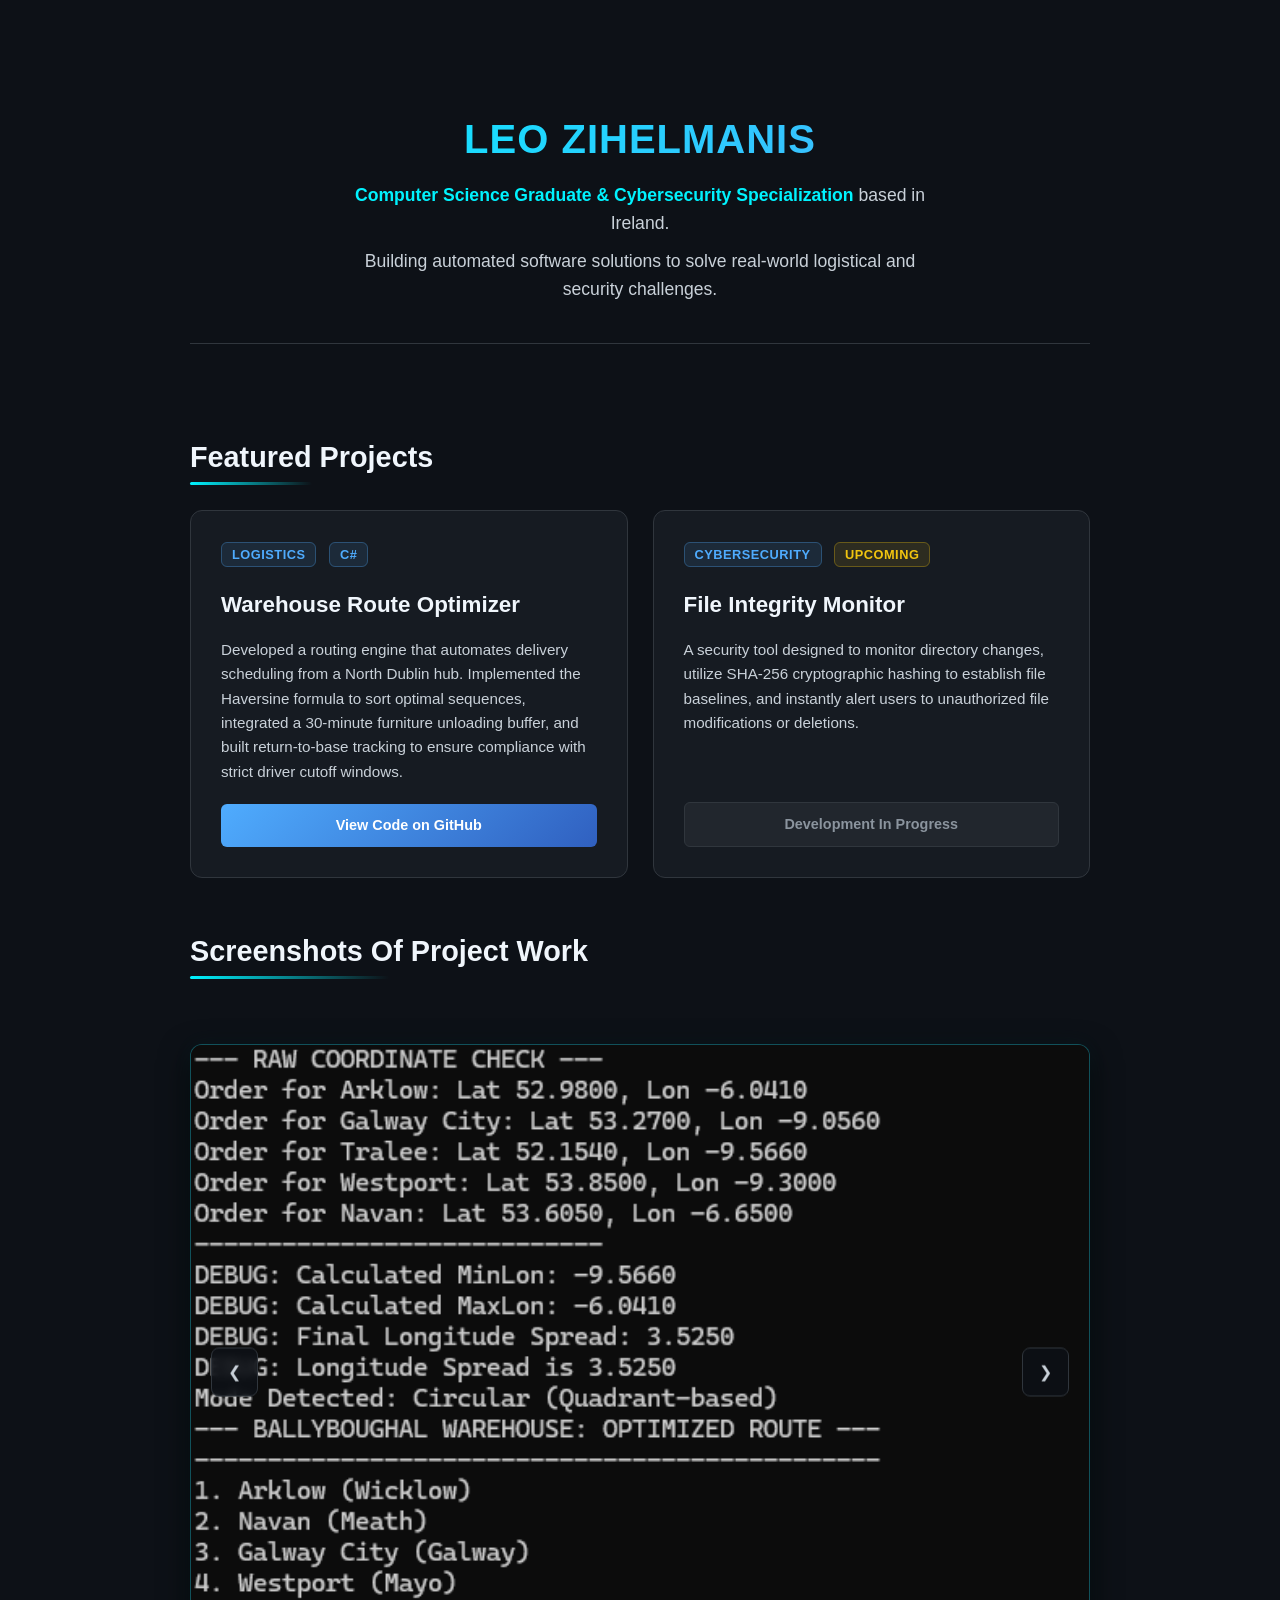
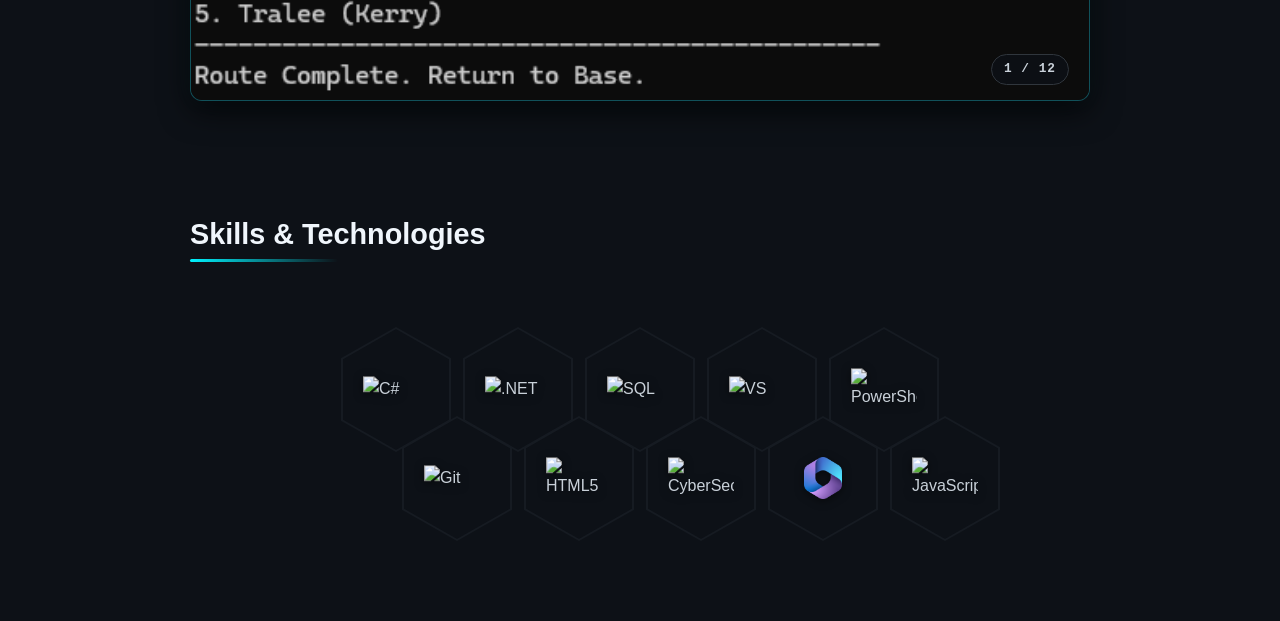
==== index.html @ 5adf0745 "Update index.html uploaded more icons" ====
<!DOCTYPE html>
<html lang="en">
<head>
    <meta charset="UTF-8">
    <meta name="viewport" content="width=device-width, initial-scale=1.0">
    <title>Leo Zihelmanis - Portfolio</title>
    <style>
        :root {
            --bg-color: #0d1117;
            --card-bg: #161b22;
            --text-main: #c9d1d9;
            --text-bright: #f0f6fc;
            --accent-cyan: #00f2fe;
            --accent-blue: #4facfe;
            --border-color: #30363d;
        }

        body {
            font-family: 'Segoe UI', Roboto, Helvetica, Arial, sans-serif;
            line-height: 1.6;
            max-width: 900px;
            margin: 0 auto;
            padding: 40px 20px;
            background-color: var(--bg-color);
            color: var(--text-main);
        }

        header {
            text-align: center;
            padding: 40px 0;
            border-bottom: 1px solid var(--border-color);
            margin-bottom: 40px;
        }

        h1 {
            font-size: 2.5rem;
            margin-bottom: 10px;
            color: var(--text-bright);
            letter-spacing: 1px;
            background: linear-gradient(135deg, var(--accent-cyan) 0%, var(--accent-blue) 100%);
            -webkit-background-clip: text;
            -webkit-text-fill-color: transparent;
            text-transform: uppercase;
        }

        header p {
            font-size: 1.1rem;
            color: var(--text-main);
            max-width: 600px;
            margin: 10px auto 0 auto;
        }

        header strong {
            color: var(--accent-cyan);
        }

        h2 {
            font-size: 1.8rem;
            color: var(--text-bright);
            margin-top: 50px;
            margin-bottom: 30px;
            position: relative;
            display: inline-block;
        }

        h2::after {
            content: '';
            position: absolute;
            left: 0;
            bottom: -5px;
            width: 50%;
            height: 3px;
            background: linear-gradient(90deg, var(--accent-cyan), transparent);
            border-radius: 2px;
        }

        .projects-grid {
            display: grid;
            grid-template-columns: 1fr;
            gap: 25px;
        }

        @media (min-width: 768px) {
            .projects-grid {
                grid-template-columns: 1fr 1fr;
            }
        }

        .project {
            background-color: var(--card-bg);
            border: 1px solid var(--border-color);
            padding: 30px;
            border-radius: 12px;
            transition: all 0.3s ease;
            display: flex;
            flex-direction: column;
            justify-content: space-between;
            position: relative;
            overflow: hidden;
        }

        .project:hover {
            transform: translateY(-5px);
            border-color: var(--accent-cyan);
            box-shadow: 0 10px 20px rgba(0, 242, 254, 0.1);
        }

        .project h3 {
            font-size: 1.4rem;
            color: var(--text-bright);
            margin-top: 0;
            margin-bottom: 15px;
        }

        .project p {
            font-size: 0.95rem;
            color: var(--text-main);
            margin-bottom: 20px;
            flex-grow: 1;
        }

        /* Tags */
        .tags-container {
            margin-bottom: 20px;
        }

        .tag {
            background: rgba(79, 172, 254, 0.1);
            color: var(--accent-blue);
            border: 1px solid rgba(79, 172, 254, 0.3);
            padding: 4px 10px;
            border-radius: 6px;
            font-size: 0.8rem;
            font-weight: 600;
            margin-right: 8px;
            text-transform: uppercase;
            letter-spacing: 0.5px;
        }

        .tag.upcoming {
            background: rgba(241, 196, 15, 0.1);
            color: #f1c40f;
            border: 1px solid rgba(241, 196, 15, 0.3);
        }

        .btn {
            display: inline-block;
            text-align: center;
            background: linear-gradient(135deg, var(--accent-blue) 0%, #3060c0 100%);
            color: #fff;
            text-decoration: none;
            padding: 10px 20px;
            border-radius: 6px;
            font-weight: 600;
            font-size: 0.9rem;
            transition: opacity 0.2s ease;
        }

        .btn:hover {
            opacity: 0.9;
        }

        .btn-disabled {
            background: #21262d;
            color: #8b949e;
            border: 1px solid var(--border-color);
            cursor: not-allowed;
        }

        .honeycomb-container {
                display: flex;
                flex-direction: column;
                align-items: center;
                padding: 40px 0;
            }

            .honeycomb-row {
                display: flex;
                justify-content: center;
                gap: 12px;
            }

           
            .honeycomb-row.row-2 {
                margin-top: -36px; 
                transform: translateX(61px); 
            }

            .hexagon {
                position: relative;
                width: 110px;
                height: 125px;
                background-color: var(--card-bg);
                clip-path: polygon(50% 0%, 100% 25%, 100% 75%, 50% 100%, 0% 75%, 0% 25%);
                display: flex;
                align-items: center;
                justify-content: center;
                transition: all 0.3s cubic-bezier(0.4, 0, 0.2, 1);
            }

            .hexagon::before {
                content: "";
                position: absolute;
                top: 2px; left: 2px; right: 2px; bottom: 2px;
                background-color: #0d1117;
                clip-path: polygon(50% 0%, 100% 25%, 100% 75%, 50% 100%, 0% 75%, 0% 25%);
                z-index: 1;
                transition: all 0.3s ease;
            }

            .hex-content {
                z-index: 2;
                position: absolute;
                top: 50%;
                left: 50%;
                transform: translate(-50%, -50%);
                width: 60%; 
                display: flex;
                justify-content: center;
                align-items: center;
                transition: all 0.3s ease;
            }

            .hexagon:hover {
                background-color: var(--accent-cyan);
                transform: scale(1.08);
                filter: drop-shadow(0 0 15px rgba(0, 242, 254, 0.6));
                z-index: 10;
            }
            .hex-icon {
                width: 100%;
                height: auto;
                max-height: 42px; 
                object-fit: contain; 
                filter: drop-shadow(0px 2px 4px rgba(0, 0, 0, 0.5));
            }

            .hexagon:hover::before {
                background-color: var(--card-bg);
            }

            .hexagon:hover .hex-content {
                color: var(--accent-cyan);
            }
            .carousel-container {
            position: relative;
            max-width: 100%;
            min-height: 250px; 
            margin: 40px auto 60px auto;
            overflow: hidden;
            border-radius: 12px;
            border: 1px solid rgba(0, 242, 254, 0.25);
            background-color: var(--card-bg);
            box-shadow: 0 10px 30px rgba(0, 0, 0, 0.7), 
                        0 0 20px rgba(0, 242, 254, 0.05);
            transition: border-color 0.3s ease, box-shadow 0.3s ease;
                display: flex;
                align-items: center;
            }

            .carousel-container:hover {
                border-color: var(--accent-cyan);
                box-shadow: 0 12px 40px rgba(0, 0, 0, 0.8), 
                 0 0 25px rgba(0, 242, 254, 0.15);
            }
            .carousel-slide {
                width: 100%;
            }
            
            .carousel-slide img {
                width: 100%;
                display: none;
                height: auto;
                vertical-align: middle;
                
                opacity: 0;
                transition: opacity 0.4s ease-in-out;
            }
            
            .carousel-slide img.active {
                display: block;
                opacity: 1;
            }
          
            .carousel-btn {
                position: absolute;
                top: 50%;
                transform: translateY(-50%);
                background-color: rgba(13, 17, 23, 0.85);
                color: var(--text-main);
                border: 1px solid var(--border-color);
                padding: 14px 16px;
                cursor: pointer;
                font-size: 16px;
                border-radius: 8px;
                backdrop-filter: blur(4px); 
                transition: all 0.2s cubic-bezier(0.4, 0, 0.2, 1);
                z-index: 5;
            }
            
            .carousel-btn:hover {
                background-color: rgba(0, 242, 254, 0.1);
                color: var(--accent-cyan);
                border-color: var(--accent-cyan);
                box-shadow: 0 0 10px rgba(0, 242, 254, 0.3);
            }
            
            .prev-btn { left: 20px; }
            .next-btn { right: 20px; }
            
            .carousel-counter {
                position: absolute;
                bottom: 15px;
                right: 20px;
                background-color: rgba(13, 17, 23, 0.8);
                color: var(--text-main);
                border: 1px solid var(--border-color);
                padding: 4px 12px;
                font-size: 0.8rem;
                font-weight: 600;
                font-family: monospace; 
                border-radius: 20px;
                letter-spacing: 1px;
                z-index: 5;
                backdrop-filter: blur(4px);
            }

            .carousel-slide img.active {
            display: block !important;
            opacity: 1 !important;
            }
        
    </style>
</head>
<body>

    <header>
        <h1>Leo Zihelmanis</h1>
        <p><strong>Computer Science Graduate & Cybersecurity Specialization</strong> based in Ireland.</p>
        <p>Building automated software solutions to solve real-world logistical and security challenges.</p>
    </header>

    <main>
        <h2>Featured Projects</h2>

        <div class="projects-grid">
            <div class="project">
                <div>
                    <div class="tags-container">
                        <span class="tag">Logistics</span>
                        <span class="tag">C#</span>
                    </div>
                    <h3>Warehouse Route Optimizer</h3>
                    <p>Developed a routing engine that automates delivery scheduling from a North Dublin hub. Implemented the Haversine formula to sort optimal sequences, integrated a 30-minute furniture unloading buffer, and built return-to-base tracking to ensure compliance with strict driver cutoff windows.</p>
                </div>
                <a href="https://github.com/Turtlerave2/WarehousePlanner" class="btn">View Code on GitHub</a>
            </div>

            <div class="project">
                <div>
                    <div class="tags-container">
                        <span class="tag">Cybersecurity</span>
                        <span class="tag upcoming">Upcoming</span>
                    </div>
                    <h3>File Integrity Monitor</h3>
                    <p>A security tool designed to monitor directory changes, utilize SHA-256 cryptographic hashing to establish file baselines, and instantly alert users to unauthorized file modifications or deletions.</p>
                </div>
                <a href="#" class="btn btn-disabled" onclick="return false;">Development In Progress</a>
            </div>
        </div>

        <h2>Screenshots Of Project Work</h2>
   <div class="carousel-container">
            <div class="carousel-counter" id="carousel-counter">1 / 12</div>

            <div class="carousel-slide" id="dynamic-carousel">
                </div>
            <button class="carousel-btn prev-btn" onclick="moveSlide(-1)">&#10094;</button>
            <button class="carousel-btn next-btn" onclick="moveSlide(1)">&#10095;</button>
        </div>
        

        <h2>Skills & Technologies</h2>
        
        <div class="honeycomb-container">
            <!-- Row 1 -->
            <div class="honeycomb-row row-1">
                <div class="hexagon">
                    <div class="hex-content">
                        <img src="https://cdn.jsdelivr.net/gh/devicons/devicon/icons/csharp/csharp-original.svg" alt="C#" class="hex-icon">
                    </div>
                </div>
                <div class="hexagon">
                    <div class="hex-content">
                        <img src="https://cdn.jsdelivr.net/gh/devicons/devicon/icons/dotnetcore/dotnetcore-original.svg" alt=".NET" class="hex-icon">
                    </div>
                </div>
                <div class="hexagon">
                    <div class="hex-content">
                        <img src="https://cdn.jsdelivr.net/gh/devicons/devicon/icons/microsoftsqlserver/microsoftsqlserver-original.svg" alt="SQL" class="hex-icon">
                    </div>
                </div>
                 <div class="hexagon">
                    <div class="hex-content">
                        <img src="https://cdn.jsdelivr.net/gh/devicons/devicon/icons/vscode/vscode-original.svg" alt="VS" class="hex-icon">
                    </div>
                </div>
                 <div class="hexagon">
                    <div class="hex-content">
                        <img src="https://cdn.jsdelivr.net/gh/devicons/devicon/icons/powershell/powershell-original.svg" alt="PowerShell" class="hex-icon">
                    </div>
                </div>
            </div>
            <div class="honeycomb-row row-2">
                <div class="hexagon">
                    <div class="hex-content">
                        <img src="https://cdn.jsdelivr.net/gh/devicons/devicon/icons/github/github-original.svg" alt="Git" class="hex-icon">
                    </div>
                </div>
                <div class="hexagon">
                    <div class="hex-content">
                        <img src="https://cdn.jsdelivr.net/gh/devicons/devicon/icons/html5/html5-original.svg" alt="HTML5" class="hex-icon">
                    </div>
                </div>
                  <div class="hexagon">
                    <div class="hex-content">
                        <img src="https://api.iconify.design/logos:google-icon.svg" alt="CyberSecurity" class="hex-icon">
                    </div>
                </div>
                  <div class="hexagon">
                    <div class="hex-content">
                        <img src="images/Microsoft_365.svg.png" alt="Office" class="hex-icon">
                    </div>
                </div>
                <div class="hexagon">
                    <div class="hex-content">
                        <img src="https://cdn.jsdelivr.net/gh/devicons/devicon/icons/javascript/javascript-original.svg" alt="JavaScript" class="hex-icon">
                    </div>
                </div>
            </div>
        </div>

    </main>
   <script>
        const imageNames = [
            "Screenshot 2026-05-12 204336.png",
            "Screenshot 2026-05-12 204413.png",
            "Screenshot 2026-05-14 205501.png",
            "Screenshot 2026-05-29 204414.png",
            "Screenshot 2026-05-29 204424.png",
            "Screenshot 2026-05-29 204442.png",
            "Screenshot 2026-05-29 204457.png",
            "Screenshot 2026-06-04 195912.png",
            "Screenshot 2026-06-04 195944.png",
            "Screenshot 2026-06-04 195957.png",
            "Screenshot 2026-06-04 203331.png",
            "Screenshot 2026-06-04 203615.png"
        ];

        const carouselContainer = document.getElementById('dynamic-carousel');
        const counterElement = document.getElementById('carousel-counter');
        
        imageNames.forEach((name, index) => {
            const img = document.createElement('img');
            img.src = `images/${name}`;
            img.alt = `Warehouse Planner Screenshot ${index + 1}`;
            if (index === 0) img.classList.add('active'); 
            carouselContainer.appendChild(img);
        });

        let currentSlideIndex = 0;
    
        function updateCounter() {
            counterElement.textContent = `${currentSlideIndex + 1} / ${imageNames.length}`;
        }

        function moveSlide(direction) {
            const slides = document.querySelectorAll('.carousel-slide img');
            if (slides.length === 0) return; 
            
            slides[currentSlideIndex].classList.remove('active');
            currentSlideIndex += direction;
            
            if (currentSlideIndex >= slides.length) {
                currentSlideIndex = 0;
            } else if (currentSlideIndex < 0) {
                currentSlideIndex = slides.length - 1;
            }
            
            slides[currentSlideIndex].classList.add('active');
            updateCounter(); 
        }

        updateCounter();
    </script>
    
</body>
</html>
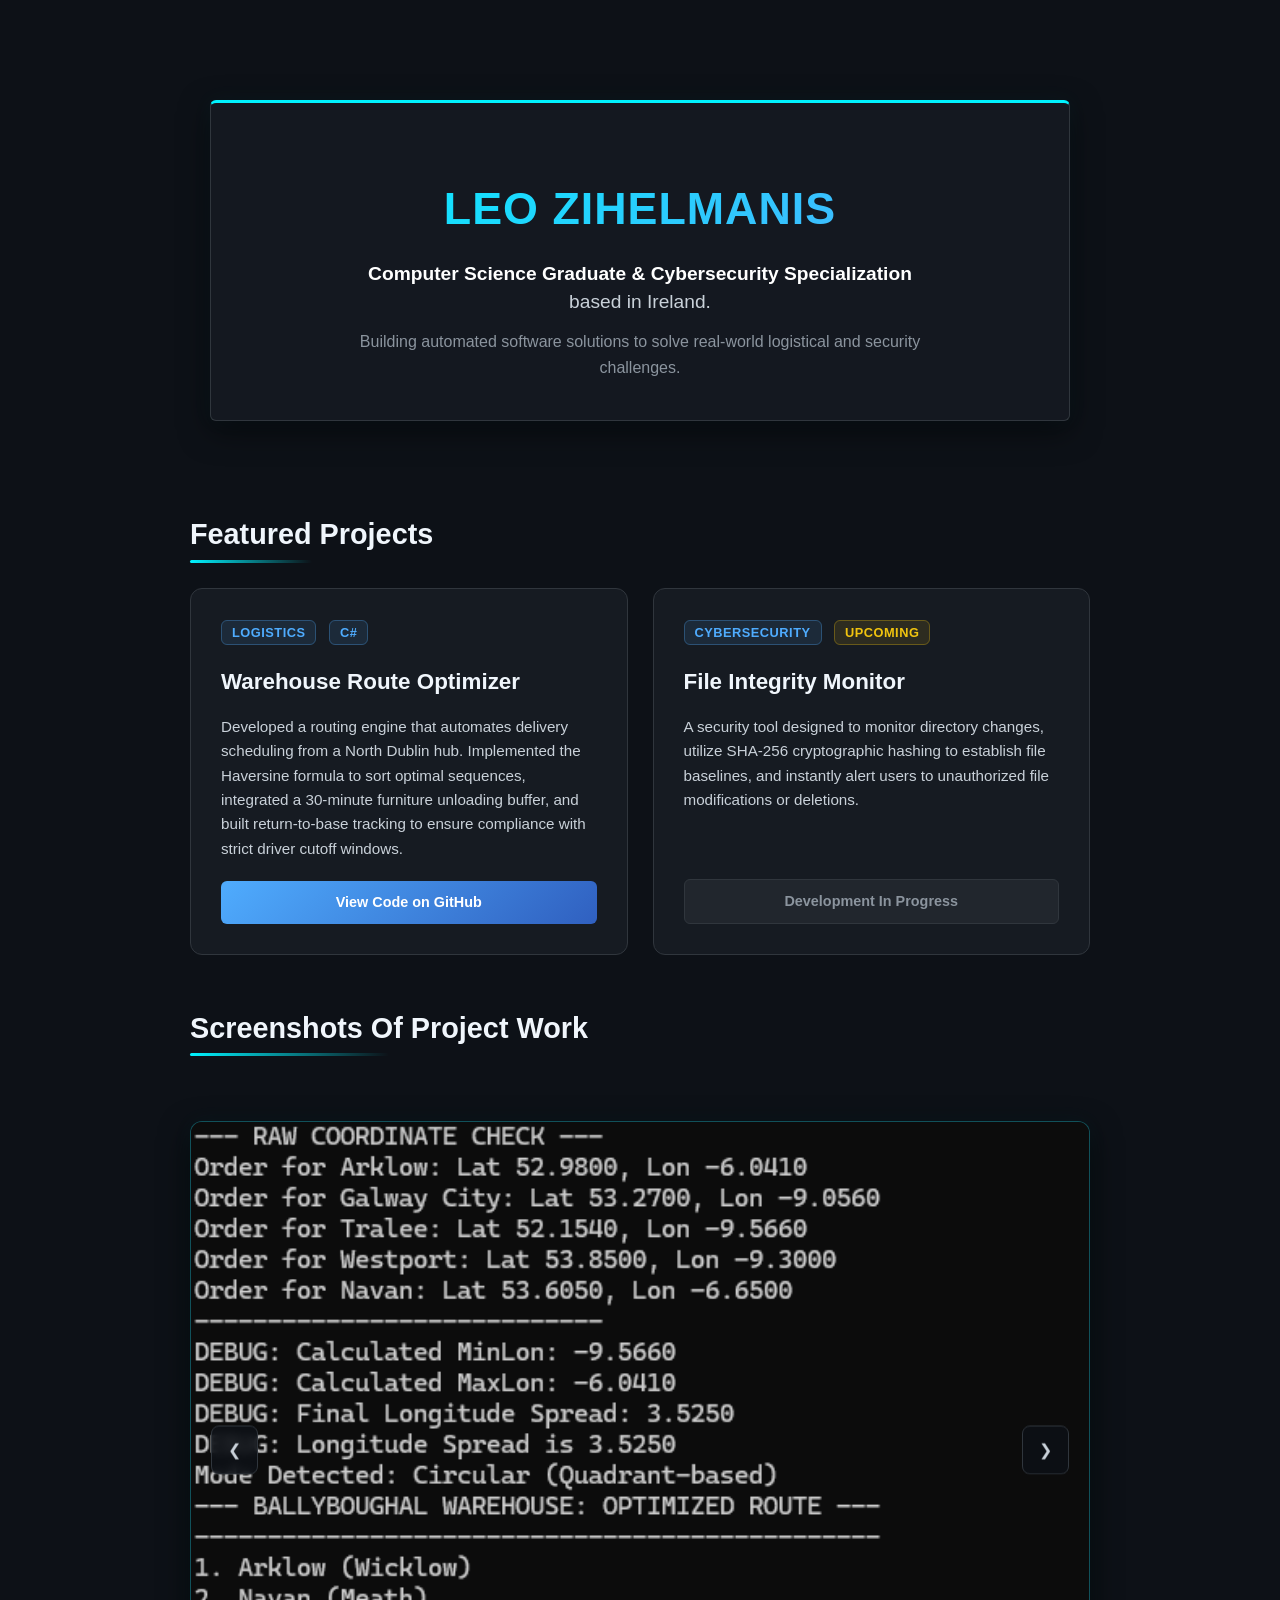
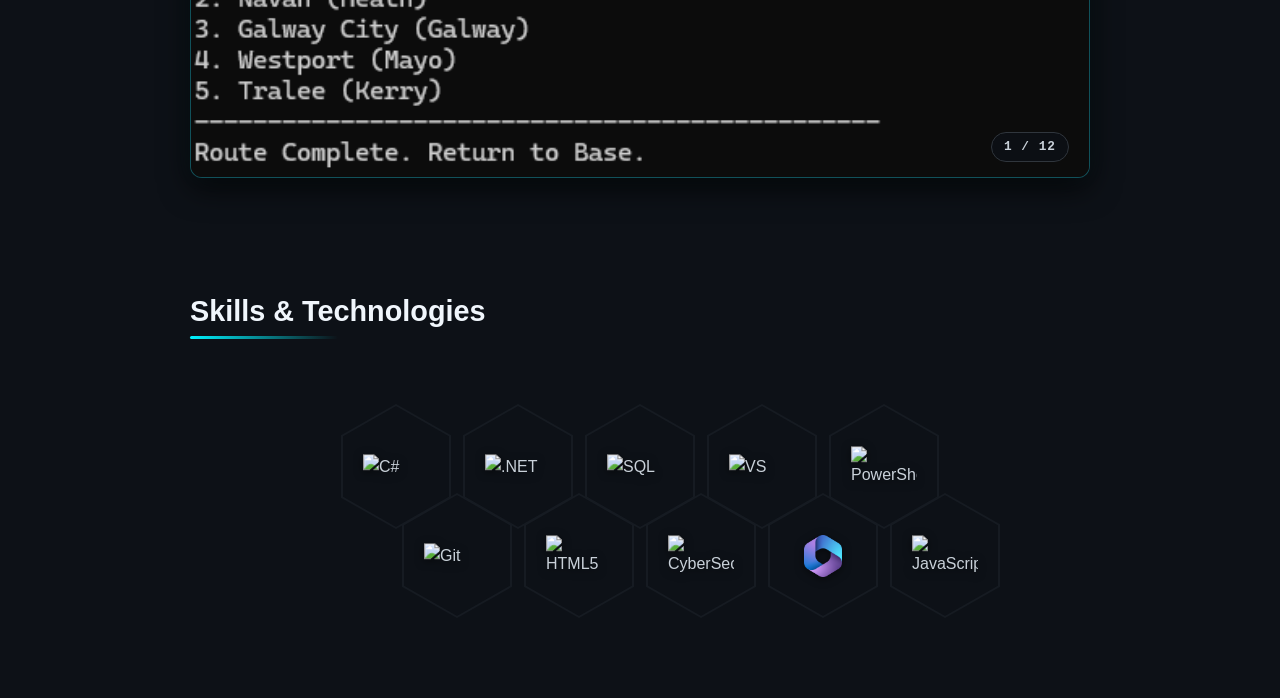
==== commit 2b2679ca: "Update index.html header css change" ====
--- a/index.html
+++ b/index.html
@@ -25,13 +25,6 @@
             color: var(--text-main);
         }
 
-        header {
-            text-align: center;
-            padding: 40px 0;
-            border-bottom: 1px solid var(--border-color);
-            margin-bottom: 40px;
-        }
-
         h1 {
             font-size: 2.5rem;
             margin-bottom: 10px;
@@ -329,16 +322,66 @@
             display: block !important;
             opacity: 1 !important;
             }
+    	    header {
+            display: flex;
+            justify-content: center;
+            align-items: center;
+            padding: 60px 20px 40px 20px; 
+            background: #0d1117; 
+            }
+        
+            .hero-card {
+            background: rgba(22, 27, 34, 0.8); 
+            border: 1px solid #30363d; 
+            border-top: 3px solid #00f2fe; 
+            border-radius: 6px;
+            padding: 40px;
+            max-width: 800px;
+            width: 100%;
+            text-align: center;
+            box-shadow: 0 10px 30px rgba(0, 0, 0, 0.5), 0 0 20px rgba(0, 242, 254, 0.05); 
+            }
+        
+            .hero-card h1 {
+            font-size: 2.8rem;
+            color: #00f2fe;
+            margin-bottom: 15px;
+            letter-spacing: 1px;
+            text-transform: uppercase;
+            font-weight: 700;
+            }
+        
+            .hero-tagline {
+            font-size: 1.2rem;
+            color: #c9d1d9; 
+            margin-bottom: 12px;
+            line-height: 1.5;
+            }
+        
+            .hero-tagline strong {
+            color: #ffffff;
+            }
+        
+            .hero-subtext {
+            font-size: 1rem;
+            color: #8b949e; 
+            max-width: 600px;
+            margin: 0 auto;
+            line-height: 1.6;
+            }
+        
         
     </style>
 </head>
 <body>
 
-    <header>
+   <header>
+    <div class="hero-card">
         <h1>Leo Zihelmanis</h1>
-        <p><strong>Computer Science Graduate & Cybersecurity Specialization</strong> based in Ireland.</p>
-        <p>Building automated software solutions to solve real-world logistical and security challenges.</p>
-    </header>
+        <p class="hero-tagline"><strong>Computer Science Graduate & Cybersecurity Specialization</strong> based in Ireland.</p>
+        <p class="hero-subtext">Building automated software solutions to solve real-world logistical and security challenges.</p>
+    </div>
+</header>
 
     <main>
         <h2>Featured Projects</h2>
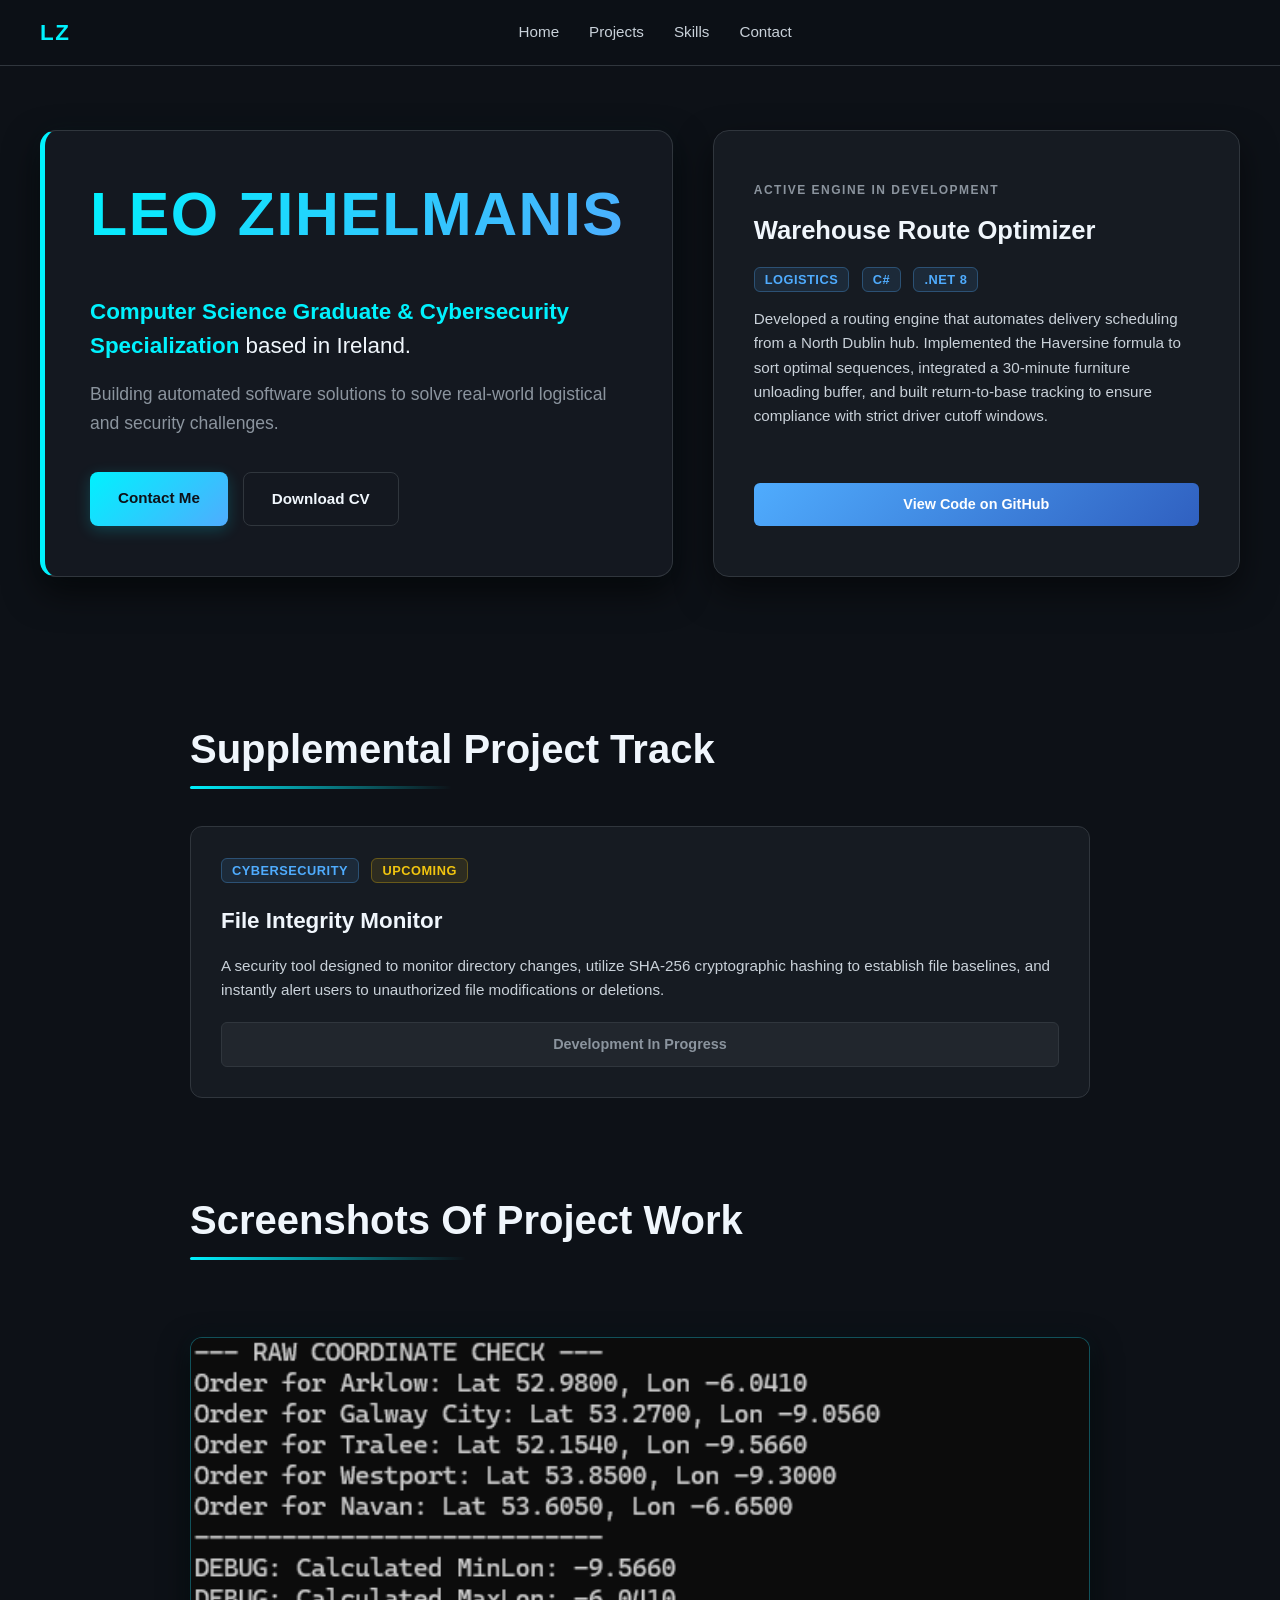
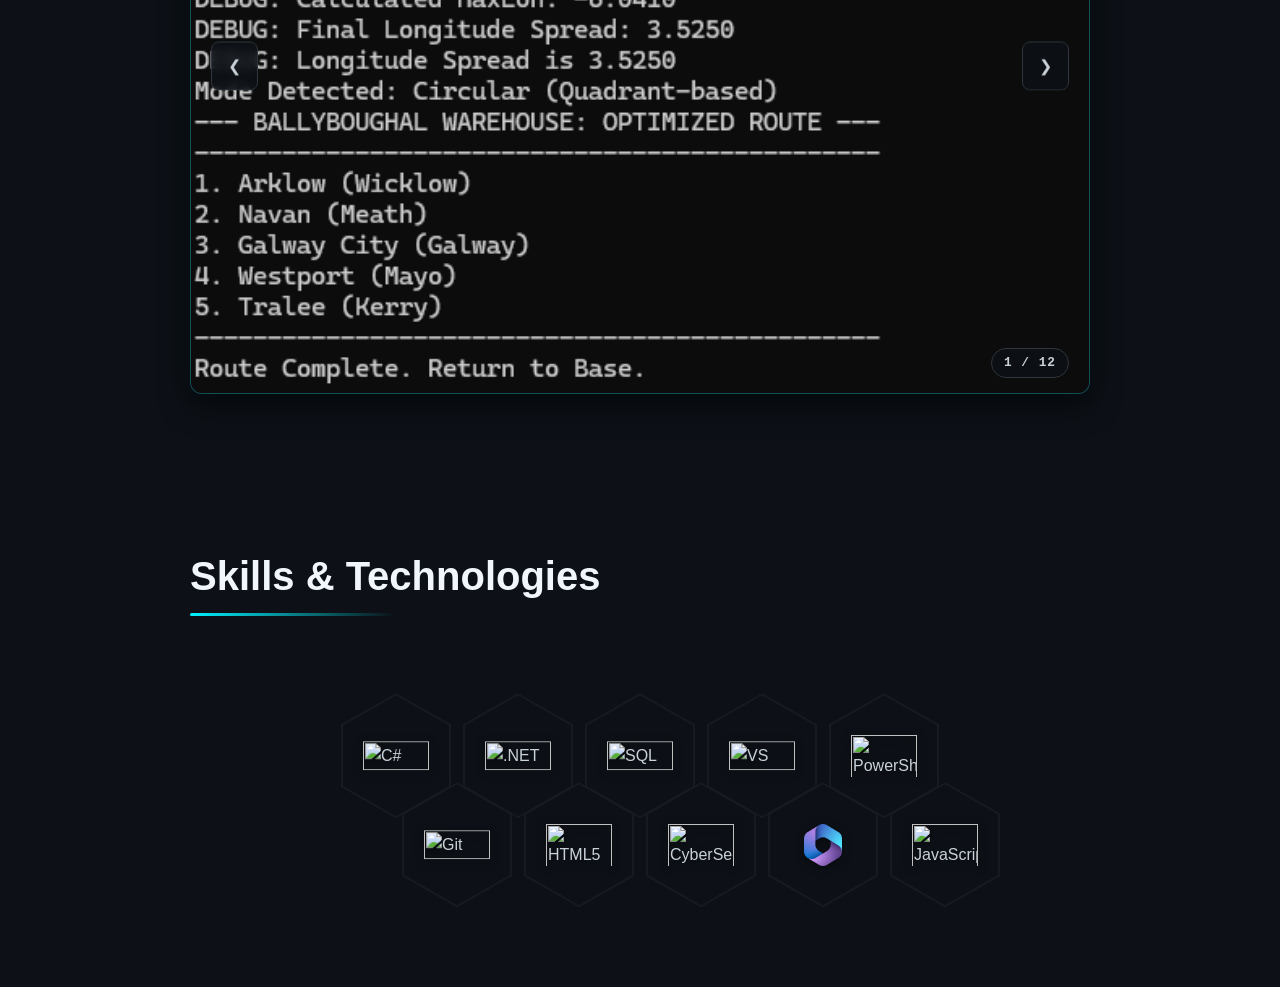
==== commit 237f6e98: "Update index.html Complete overhaul of page, through constant trial & error through html editor" ====
--- a/index.html
+++ b/index.html
@@ -1,6 +1,4 @@
-<!DOCTYPE html>
-<html lang="en">
-<head>
+<html lang="en"><head>
     <meta charset="UTF-8">
     <meta name="viewport" content="width=device-width, initial-scale=1.0">
     <title>Leo Zihelmanis - Portfolio</title>
@@ -13,45 +11,221 @@
             --accent-cyan: #00f2fe;
             --accent-blue: #4facfe;
             --border-color: #30363d;
+            --nav-bg: rgba(13, 17, 23, 0.75);
         }
 
         body {
             font-family: 'Segoe UI', Roboto, Helvetica, Arial, sans-serif;
             line-height: 1.6;
-            max-width: 900px;
+            max-width: 1200px;
             margin: 0 auto;
-            padding: 40px 20px;
+            padding: 100px 20px 40px 20px; 
             background-color: var(--bg-color);
             color: var(--text-main);
         }
 
-        h1 {
-            font-size: 2.5rem;
-            margin-bottom: 10px;
+        .navbar {
+            position: fixed;
+            top: 0;
+            left: 0;
+            right: 0;
+            height: 65px;
+            background-color: var(--nav-bg);
+            backdrop-filter: blur(12px);
+            -webkit-backdrop-filter: blur(12px);
+            border-bottom: 1px solid var(--border-color);
+            z-index: 1000;
+            display: flex;
+            justify-content: center;
+            align-items: center;
+        }
+
+        .nav-container {
+            width: 100%;
+            max-width: 1200px;
+            padding: 0 20px;
+            display: flex;
+            justify-content: space-between;
+            align-items: center;
+        }
+
+        .nav-logo {
+            font-size: 1.4rem;
+            font-weight: 800;
+            color: var(--accent-cyan);
+            letter-spacing: 1.5px;
+            text-decoration: none;
+            text-transform: uppercase;
+        }
+
+        .nav-links {
+            display: flex;
+            gap: 30px;
+            align-items: center;
+        }
+
+        .nav-links a {
+            text-decoration: none;
+            color: var(--text-main);
+            font-size: 0.95rem;
+            font-weight: 500;
+            transition: color 0.2s ease;
+        }
+
+        .nav-links a:hover {
+            color: var(--accent-cyan);
+        }
+
+        .nav-right {
+            display: flex;
+            align-items: center;
+        }
+
+        .hero-split-container {
+            display: flex;
+            gap: 40px; 
+            align-items: stretch;
+            margin-bottom: 50px;
+            margin-top: 30px;
+        }
+
+        header.hero-left {
+            flex: 1.2; 
+            display: flex;
+        }
+
+        .hero-card {
+            background: rgba(22, 27, 34, 0.8); 
+            border: 1px solid var(--border-color); 
+            border-left: 5px solid var(--accent-cyan); 
+            border-radius: 16px;
+            padding: 50px 45px;
+            width: 100%;
+            text-align: left;
+            box-shadow: 0 15px 35px rgba(0, 0, 0, 0.6), 0 0 25px rgba(0, 242, 254, 0.03); 
+            display: flex;
+            flex-direction: column;
+            justify-content: center;
+        }
+
+        .hero-card h1 {
+            font-size: 3.8rem; 
+            line-height: 1.1;
+            margin-top: 0;
+            margin-bottom: 25px; 
             color: var(--text-bright);
-            letter-spacing: 1px;
+            letter-spacing: 1.5px;
             background: linear-gradient(135deg, var(--accent-cyan) 0%, var(--accent-blue) 100%);
             -webkit-background-clip: text;
             -webkit-text-fill-color: transparent;
             text-transform: uppercase;
-        }
-
-        header p {
-            font-size: 1.1rem;
-            color: var(--text-main);
-            max-width: 600px;
-            margin: 10px auto 0 auto;
-        }
-
-        header strong {
+            font-weight: 800;
+        }
+
+        .hero-tagline {
+            font-size: 1.4rem; 
+            color: #f0f6fc; 
+            margin-bottom: 18px;
+            line-height: 1.5;
+            font-weight: 400;
+        }
+
+        .hero-tagline strong {
+            color: var(--accent-cyan); 
+            font-weight: 600;
+        }
+
+        .hero-subtext {
+            font-size: 1.1rem; 
+            color: #8b949e; 
+            line-height: 1.6;
+            margin-bottom: 35px;
+            margin-top: 0;
+        }
+
+        .hero-buttons {
+            display: flex;
+            gap: 15px;
+        }
+
+        .btn-primary, .btn-secondary {
+            padding: 14px 28px; 
+            border-radius: 8px;
+            text-decoration: none;
+            font-weight: 600;
+            font-size: 0.95rem;
+            transition: all 0.2s ease;
+        }
+
+        .btn-primary {
+            background: linear-gradient(135deg, var(--accent-cyan) 0%, var(--accent-blue) 100%);
+            color: #0d1117;
+            box-shadow: 0 4px 15px rgba(0, 242, 254, 0.2);
+        }
+
+        .btn-primary:hover {
+            opacity: 0.95;
+            transform: translateY(-3px);
+            box-shadow: 0 6px 20px rgba(0, 242, 254, 0.3);
+        }
+
+        .btn-secondary {
+            border: 1px solid var(--border-color);
+            color: var(--text-bright);
+            background: transparent;
+        }
+
+        .btn-secondary:hover {
+            background: var(--card-bg);
+            border-color: var(--accent-cyan);
+            transform: translateY(-3px);
             color: var(--accent-cyan);
         }
 
+        .hero-right {
+            flex: 1;
+            display: flex;
+        }
+
+        .featured-project-card {
+            background-color: var(--card-bg);
+            border: 1px solid var(--border-color);
+            padding: 50px 40px; 
+            border-radius: 16px;
+            width: 100%;
+            display: flex;
+            flex-direction: column;
+            justify-content: space-between;
+            position: relative;
+            box-shadow: 0 15px 35px rgba(0, 0, 0, 0.5);
+        }
+
+        .featured-label {
+            font-size: 0.75rem;
+            color: #8b949e;
+            letter-spacing: 1.5px;
+            font-weight: bold;
+            text-transform: uppercase;
+            margin-bottom: 10px;
+        }
+
+        .featured-project-card h3 {
+            font-size: 1.6rem;
+            color: var(--text-bright);
+            margin-top: 0;
+            margin-bottom: 15px;
+        }
+
+        main {
+            max-width: 900px;
+            margin: 0 auto;
+        }
+
         h2 {
-            font-size: 1.8rem;
+            font-size: 2.5rem;
             color: var(--text-bright);
-            margin-top: 50px;
-            margin-bottom: 30px;
+            margin-top: 90px;
+            margin-bottom: 45px;
             position: relative;
             display: inline-block;
         }
@@ -60,7 +234,7 @@
             content: '';
             position: absolute;
             left: 0;
-            bottom: -5px;
+            bottom: -8px;
             width: 50%;
             height: 3px;
             background: linear-gradient(90deg, var(--accent-cyan), transparent);
@@ -71,12 +245,6 @@
             display: grid;
             grid-template-columns: 1fr;
             gap: 25px;
-        }
-
-        @media (min-width: 768px) {
-            .projects-grid {
-                grid-template-columns: 1fr 1fr;
-            }
         }
 
         .project {
@@ -105,14 +273,13 @@
             margin-bottom: 15px;
         }
 
-        .project p {
+        .project p, .featured-project-card p {
             font-size: 0.95rem;
             color: var(--text-main);
             margin-bottom: 20px;
-            flex-grow: 1;
-        }
-
-        /* Tags */
+            line-height: 1.6;
+        }
+
         .tags-container {
             margin-bottom: 20px;
         }
@@ -161,81 +328,82 @@
         }
 
         .honeycomb-container {
-                display: flex;
-                flex-direction: column;
-                align-items: center;
-                padding: 40px 0;
-            }
-
-            .honeycomb-row {
-                display: flex;
-                justify-content: center;
-                gap: 12px;
-            }
-
-           
-            .honeycomb-row.row-2 {
-                margin-top: -36px; 
-                transform: translateX(61px); 
-            }
-
-            .hexagon {
-                position: relative;
-                width: 110px;
-                height: 125px;
-                background-color: var(--card-bg);
-                clip-path: polygon(50% 0%, 100% 25%, 100% 75%, 50% 100%, 0% 75%, 0% 25%);
-                display: flex;
-                align-items: center;
-                justify-content: center;
-                transition: all 0.3s cubic-bezier(0.4, 0, 0.2, 1);
-            }
-
-            .hexagon::before {
-                content: "";
-                position: absolute;
-                top: 2px; left: 2px; right: 2px; bottom: 2px;
-                background-color: #0d1117;
-                clip-path: polygon(50% 0%, 100% 25%, 100% 75%, 50% 100%, 0% 75%, 0% 25%);
-                z-index: 1;
-                transition: all 0.3s ease;
-            }
-
-            .hex-content {
-                z-index: 2;
-                position: absolute;
-                top: 50%;
-                left: 50%;
-                transform: translate(-50%, -50%);
-                width: 60%; 
-                display: flex;
-                justify-content: center;
-                align-items: center;
-                transition: all 0.3s ease;
-            }
-
-            .hexagon:hover {
-                background-color: var(--accent-cyan);
-                transform: scale(1.08);
-                filter: drop-shadow(0 0 15px rgba(0, 242, 254, 0.6));
-                z-index: 10;
-            }
-            .hex-icon {
-                width: 100%;
-                height: auto;
-                max-height: 42px; 
-                object-fit: contain; 
-                filter: drop-shadow(0px 2px 4px rgba(0, 0, 0, 0.5));
-            }
-
-            .hexagon:hover::before {
-                background-color: var(--card-bg);
-            }
-
-            .hexagon:hover .hex-content {
-                color: var(--accent-cyan);
-            }
-            .carousel-container {
+            display: flex;
+            flex-direction: column;
+            align-items: center;
+            padding: 40px 0;
+        }
+
+        .honeycomb-row {
+            display: flex;
+            justify-content: center;
+            gap: 12px;
+        }
+        
+        .honeycomb-row.row-2 {
+            margin-top: -36px; 
+            transform: translateX(61px); 
+        }
+
+        .hexagon {
+            position: relative;
+            width: 110px;
+            height: 125px;
+            background-color: var(--card-bg);
+            clip-path: polygon(50% 0%, 100% 25%, 100% 75%, 50% 100%, 0% 75%, 0% 25%);
+            display: flex;
+            align-items: center;
+            justify-content: center;
+            transition: all 0.3s cubic-bezier(0.4, 0, 0.2, 1);
+        }
+
+        .hexagon::before {
+            content: "";
+            position: absolute;
+            top: 2px; left: 2px; right: 2px; bottom: 2px;
+            background-color: #0d1117;
+            clip-path: polygon(50% 0%, 100% 25%, 100% 75%, 50% 100%, 0% 75%, 0% 25%);
+            z-index: 1;
+            transition: all 0.3s ease;
+        }
+
+        .hex-content {
+            z-index: 2;
+            position: absolute;
+            top: 50%;
+            left: 50%;
+            transform: translate(-50%, -50%);
+            width: 60%; 
+            display: flex;
+            justify-content: center;
+            align-items: center;
+            transition: all 0.3s ease;
+        }
+
+        .hexagon:hover {
+            background-color: var(--accent-cyan);
+            transform: scale(1.08);
+            filter: drop-shadow(0 0 15px rgba(0, 242, 254, 0.6));
+            z-index: 10;
+        }
+
+        .hex-icon {
+            width: 100%;
+            height: auto;
+            max-height: 42px; 
+            object-fit: contain; 
+            filter: drop-shadow(0px 2px 4px rgba(0, 0, 0, 0.5));
+        }
+
+        .hexagon:hover::before {
+            background-color: var(--card-bg);
+        }
+
+        .hexagon:hover .hex-content {
+            color: var(--accent-cyan);
+        }
+
+        .carousel-container {
             position: relative;
             max-width: 100%;
             min-height: 250px; 
@@ -244,247 +412,233 @@
             border-radius: 12px;
             border: 1px solid rgba(0, 242, 254, 0.25);
             background-color: var(--card-bg);
-            box-shadow: 0 10px 30px rgba(0, 0, 0, 0.7), 
-                        0 0 20px rgba(0, 242, 254, 0.05);
+            box-shadow: 0 10px 30px rgba(0, 0, 0, 0.7), 0 0 20px rgba(0, 242, 254, 0.05);
             transition: border-color 0.3s ease, box-shadow 0.3s ease;
-                display: flex;
-                align-items: center;
-            }
-
-            .carousel-container:hover {
-                border-color: var(--accent-cyan);
-                box-shadow: 0 12px 40px rgba(0, 0, 0, 0.8), 
-                 0 0 25px rgba(0, 242, 254, 0.15);
-            }
-            .carousel-slide {
-                width: 100%;
-            }
-            
-            .carousel-slide img {
-                width: 100%;
-                display: none;
-                height: auto;
-                vertical-align: middle;
-                
-                opacity: 0;
-                transition: opacity 0.4s ease-in-out;
-            }
-            
-            .carousel-slide img.active {
-                display: block;
-                opacity: 1;
-            }
-          
-            .carousel-btn {
-                position: absolute;
-                top: 50%;
-                transform: translateY(-50%);
-                background-color: rgba(13, 17, 23, 0.85);
-                color: var(--text-main);
-                border: 1px solid var(--border-color);
-                padding: 14px 16px;
-                cursor: pointer;
-                font-size: 16px;
-                border-radius: 8px;
-                backdrop-filter: blur(4px); 
-                transition: all 0.2s cubic-bezier(0.4, 0, 0.2, 1);
-                z-index: 5;
-            }
-            
-            .carousel-btn:hover {
-                background-color: rgba(0, 242, 254, 0.1);
-                color: var(--accent-cyan);
-                border-color: var(--accent-cyan);
-                box-shadow: 0 0 10px rgba(0, 242, 254, 0.3);
-            }
-            
-            .prev-btn { left: 20px; }
-            .next-btn { right: 20px; }
-            
-            .carousel-counter {
-                position: absolute;
-                bottom: 15px;
-                right: 20px;
-                background-color: rgba(13, 17, 23, 0.8);
-                color: var(--text-main);
-                border: 1px solid var(--border-color);
-                padding: 4px 12px;
-                font-size: 0.8rem;
-                font-weight: 600;
-                font-family: monospace; 
-                border-radius: 20px;
-                letter-spacing: 1px;
-                z-index: 5;
-                backdrop-filter: blur(4px);
-            }
-
-            .carousel-slide img.active {
+            display: flex;
+            align-items: center;
+        }
+
+        .carousel-container:hover {
+            border-color: var(--accent-cyan);
+            box-shadow: 0 12px 40px rgba(0, 0, 0, 0.8), 0 0 25px rgba(0, 242, 254, 0.15);
+        }
+
+        .carousel-slide {
+            width: 100%;
+        }
+        
+        .carousel-slide img {
+            width: 100%;
+            display: none;
+            height: auto;
+            vertical-align: middle;
+            opacity: 0;
+            transition: opacity 0.4s ease-in-out;
+        }
+        
+        .carousel-slide img.active {
             display: block !important;
             opacity: 1 !important;
+        }
+      
+        .carousel-btn {
+            position: absolute;
+            top: 50%;
+            transform: translateY(-50%);
+            background-color: rgba(13, 17, 23, 0.85);
+            color: var(--text-main);
+            border: 1px solid var(--border-color);
+            padding: 14px 16px;
+            cursor: pointer;
+            font-size: 16px;
+            border-radius: 8px;
+            backdrop-filter: blur(4px); 
+            transition: all 0.2s cubic-bezier(0.4, 0, 0.2, 1);
+            z-index: 5;
+        }
+        
+        .carousel-btn:hover {
+            background-color: rgba(0, 242, 254, 0.1);
+            color: var(--accent-cyan);
+            border-color: var(--accent-cyan);
+            box-shadow: 0 0 10px rgba(0, 242, 254, 0.3);
+        }
+        
+        .prev-btn { left: 20px; }
+        .next-btn { right: 20px; }
+        
+        .carousel-counter {
+            position: absolute;
+            bottom: 15px;
+            right: 20px;
+            background-color: rgba(13, 17, 23, 0.8);
+            color: var(--text-main);
+            border: 1px solid var(--border-color);
+            padding: 4px 12px;
+            font-size: 0.8rem;
+            font-weight: 600;
+            font-family: monospace; 
+            border-radius: 20px;
+            letter-spacing: 1px;
+            z-index: 5;
+            backdrop-filter: blur(4px);
+        }
+
+        @media (max-width: 900px) {
+            body {
+                padding-top: 90px;
             }
-    	    header {
-            display: flex;
-            justify-content: center;
-            align-items: center;
-            padding: 60px 20px 40px 20px; 
-            background: #0d1117; 
+            .hero-split-container {
+                flex-direction: column;
+                gap: 20px;
             }
-        
-            .hero-card {
-            background: rgba(22, 27, 34, 0.8); 
-            border: 1px solid #30363d; 
-            border-top: 3px solid #00f2fe; 
-            border-radius: 6px;
-            padding: 40px;
-            max-width: 800px;
-            width: 100%;
-            text-align: center;
-            box-shadow: 0 10px 30px rgba(0, 0, 0, 0.5), 0 0 20px rgba(0, 242, 254, 0.05); 
+            .nav-links {
+                gap: 15px;
             }
-        
-            .hero-card h1 {
-            font-size: 2.8rem;
-            color: #00f2fe;
-            margin-bottom: 15px;
-            letter-spacing: 1px;
-            text-transform: uppercase;
-            font-weight: 700;
-            }
-        
-            .hero-tagline {
-            font-size: 1.2rem;
-            color: #c9d1d9; 
-            margin-bottom: 12px;
-            line-height: 1.5;
-            }
-        
-            .hero-tagline strong {
-            color: #ffffff;
-            }
-        
-            .hero-subtext {
-            font-size: 1rem;
-            color: #8b949e; 
-            max-width: 600px;
-            margin: 0 auto;
-            line-height: 1.6;
-            }
-        
-        
+        }
     </style>
 </head>
 <body>
 
-   <header>
-    <div class="hero-card">
-        <h1>Leo Zihelmanis</h1>
-        <p class="hero-tagline"><strong>Computer Science Graduate & Cybersecurity Specialization</strong> based in Ireland.</p>
-        <p class="hero-subtext">Building automated software solutions to solve real-world logistical and security challenges.</p>
-    </div>
-</header>
-
-    <main>
-        <h2>Featured Projects</h2>
-
-        <div class="projects-grid">
-            <div class="project">
+    <nav class="navbar">
+        <div class="nav-container">
+            <a href="#" class="nav-logo">LZ</a>
+            <div class="nav-links">
+                <a href="#">Home</a>
+                <a href="#projects">Projects</a>
+                <a href="#skills">Skills</a>
+                <a href="#contact">Contact</a>
+            </div>
+            <div class="nav-right">
+                <div class="theme-toggle-icon" title="Toggle Theme"></div>
+            </div>
+        </div>
+    </nav>
+
+    <div class="hero-split-container">
+        
+        <header class="hero-left">
+            <div class="hero-card">
+                <h1>Leo Zihelmanis</h1>
+                <p class="hero-tagline"><strong>Computer Science Graduate &amp; Cybersecurity Specialization</strong> based in Ireland.</p>
+                <p class="hero-subtext">Building automated software solutions to solve real-world logistical and security challenges.</p>
+                <div class="hero-buttons">
+                    <a href="#contact" class="btn-primary">Contact Me</a>
+                    <a href="#" class="btn-secondary">Download CV</a>
+                </div>
+            </div>
+        </header>
+
+        <div class="hero-right">
+            <div class="featured-project-card">
                 <div>
-                    <div class="tags-container">
+                    <div class="featured-label">Active Engine In Development</div>
+                    <h3>Warehouse Route Optimizer</h3>
+                    <div class="tags-container" style="margin-bottom: 15px;">
                         <span class="tag">Logistics</span>
                         <span class="tag">C#</span>
-                    </div>
-                    <h3>Warehouse Route Optimizer</h3>
+                        <span class="tag">.NET 8</span>
+                    </div>
                     <p>Developed a routing engine that automates delivery scheduling from a North Dublin hub. Implemented the Haversine formula to sort optimal sequences, integrated a 30-minute furniture unloading buffer, and built return-to-base tracking to ensure compliance with strict driver cutoff windows.</p>
                 </div>
-                <a href="https://github.com/Turtlerave2/WarehousePlanner" class="btn">View Code on GitHub</a>
-            </div>
-
-            <div class="project">
-                <div>
-                    <div class="tags-container">
-                        <span class="tag">Cybersecurity</span>
-                        <span class="tag upcoming">Upcoming</span>
-                    </div>
-                    <h3>File Integrity Monitor</h3>
-                    <p>A security tool designed to monitor directory changes, utilize SHA-256 cryptographic hashing to establish file baselines, and instantly alert users to unauthorized file modifications or deletions.</p>
-                </div>
-                <a href="#" class="btn btn-disabled" onclick="return false;">Development In Progress</a>
+                <a href="https://github.com/Turtlerave2/WarehousePlanner" class="btn" style="margin-top: auto;">View Code on GitHub</a>
             </div>
         </div>
 
-        <h2>Screenshots Of Project Work</h2>
-   <div class="carousel-container">
-            <div class="carousel-counter" id="carousel-counter">1 / 12</div>
-
-            <div class="carousel-slide" id="dynamic-carousel">
-                </div>
-            <button class="carousel-btn prev-btn" onclick="moveSlide(-1)">&#10094;</button>
-            <button class="carousel-btn next-btn" onclick="moveSlide(1)">&#10095;</button>
-        </div>
-        
-
-        <h2>Skills & Technologies</h2>
-        
-        <div class="honeycomb-container">
-            <!-- Row 1 -->
-            <div class="honeycomb-row row-1">
-                <div class="hexagon">
-                    <div class="hex-content">
-                        <img src="https://cdn.jsdelivr.net/gh/devicons/devicon/icons/csharp/csharp-original.svg" alt="C#" class="hex-icon">
-                    </div>
-                </div>
-                <div class="hexagon">
-                    <div class="hex-content">
-                        <img src="https://cdn.jsdelivr.net/gh/devicons/devicon/icons/dotnetcore/dotnetcore-original.svg" alt=".NET" class="hex-icon">
-                    </div>
-                </div>
-                <div class="hexagon">
-                    <div class="hex-content">
-                        <img src="https://cdn.jsdelivr.net/gh/devicons/devicon/icons/microsoftsqlserver/microsoftsqlserver-original.svg" alt="SQL" class="hex-icon">
-                    </div>
-                </div>
-                 <div class="hexagon">
-                    <div class="hex-content">
-                        <img src="https://cdn.jsdelivr.net/gh/devicons/devicon/icons/vscode/vscode-original.svg" alt="VS" class="hex-icon">
-                    </div>
-                </div>
-                 <div class="hexagon">
-                    <div class="hex-content">
-                        <img src="https://cdn.jsdelivr.net/gh/devicons/devicon/icons/powershell/powershell-original.svg" alt="PowerShell" class="hex-icon">
-                    </div>
+    </div>
+
+    <main>
+        
+        <div id="projects">
+            <h2>Supplemental Project Track</h2>
+            <div class="projects-grid">
+                <div class="project">
+                    <div>
+                        <div class="tags-container">
+                            <span class="tag">Cybersecurity</span>
+                            <span class="tag upcoming">Upcoming</span>
+                        </div>
+                        <h3>File Integrity Monitor</h3>
+                        <p>A security tool designed to monitor directory changes, utilize SHA-256 cryptographic hashing to establish file baselines, and instantly alert users to unauthorized file modifications or deletions.</p>
+                    </div>
+                    <a href="#" class="btn btn-disabled" onclick="return false;">Development In Progress</a>
                 </div>
             </div>
-            <div class="honeycomb-row row-2">
-                <div class="hexagon">
-                    <div class="hex-content">
-                        <img src="https://cdn.jsdelivr.net/gh/devicons/devicon/icons/github/github-original.svg" alt="Git" class="hex-icon">
+
+            <h2>Screenshots Of Project Work</h2>
+            <div class="carousel-container">
+                <div class="carousel-counter" id="carousel-counter">1 / 12</div>
+                <div class="carousel-slide" id="dynamic-carousel"></div>
+                <button class="carousel-btn prev-btn" onclick="moveSlide(-1)">❮</button>
+                <button class="carousel-btn next-btn" onclick="moveSlide(1)">❯</button>
+            </div>
+        </div>
+
+        <div id="skills">
+            <h2>Skills &amp; Technologies</h2>
+            <div class="honeycomb-container">
+                <div class="honeycomb-row row-1">
+                    <div class="hexagon">
+                        <div class="hex-content">
+                            <img src="https://cdn.jsdelivr.net/gh/devicons/devicon/icons/csharp/csharp-original.svg" alt="C#" class="hex-icon">
+                        </div>
+                    </div>
+                    <div class="hexagon">
+                        <div class="hex-content">
+                            <img src="https://cdn.jsdelivr.net/gh/devicons/devicon/icons/dotnetcore/dotnetcore-original.svg" alt=".NET" class="hex-icon">
+                        </div>
+                    </div>
+                    <div class="hexagon">
+                        <div class="hex-content">
+                            <img src="https://cdn.jsdelivr.net/gh/devicons/devicon/icons/microsoftsqlserver/microsoftsqlserver-original.svg" alt="SQL" class="hex-icon">
+                        </div>
+                    </div>
+                     <div class="hexagon">
+                        <div class="hex-content">
+                            <img src="https://cdn.jsdelivr.net/gh/devicons/devicon/icons/vscode/vscode-original.svg" alt="VS" class="hex-icon">
+                        </div>
+                    </div>
+                     <div class="hexagon">
+                        <div class="hex-content">
+                            <img src="https://cdn.jsdelivr.net/gh/devicons/devicon/icons/powershell/powershell-original.svg" alt="PowerShell" class="hex-icon">
+                        </div>
                     </div>
                 </div>
-                <div class="hexagon">
-                    <div class="hex-content">
-                        <img src="https://cdn.jsdelivr.net/gh/devicons/devicon/icons/html5/html5-original.svg" alt="HTML5" class="hex-icon">
-                    </div>
-                </div>
-                  <div class="hexagon">
-                    <div class="hex-content">
-                        <img src="https://api.iconify.design/logos:google-icon.svg" alt="CyberSecurity" class="hex-icon">
-                    </div>
-                </div>
-                  <div class="hexagon">
-                    <div class="hex-content">
-                        <img src="images/Microsoft_365.svg.png" alt="Office" class="hex-icon">
-                    </div>
-                </div>
-                <div class="hexagon">
-                    <div class="hex-content">
-                        <img src="https://cdn.jsdelivr.net/gh/devicons/devicon/icons/javascript/javascript-original.svg" alt="JavaScript" class="hex-icon">
+                <div class="honeycomb-row row-2">
+                    <div class="hexagon">
+                        <div class="hex-content">
+                            <img src="https://cdn.jsdelivr.net/gh/devicons/devicon/icons/github/github-original.svg" alt="Git" class="hex-icon">
+                        </div>
+                    </div>
+                    <div class="hexagon">
+                        <div class="hex-content">
+                            <img src="https://cdn.jsdelivr.net/gh/devicons/devicon/icons/html5/html5-original.svg" alt="HTML5" class="hex-icon">
+                        </div>
+                    </div>
+                      <div class="hexagon">
+                        <div class="hex-content">
+                            <img src="https://api.iconify.design/logos:google-icon.svg" alt="CyberSecurity" class="hex-icon">
+                        </div>
+                    </div>
+                      <div class="hexagon">
+                        <div class="hex-content">
+                            <img src="images/Microsoft_365.svg.png" alt="Office" class="hex-icon">
+                        </div>
+                    </div>
+                    <div class="hexagon">
+                        <div class="hex-content">
+                            <img src="https://cdn.jsdelivr.net/gh/devicons/devicon/icons/javascript/javascript-original.svg" alt="JavaScript" class="hex-icon">
+                        </div>
                     </div>
                 </div>
             </div>
         </div>
 
+        <div id="contact"></div>
+
     </main>
-   <script>
+
+    <script>
         const imageNames = [
             "Screenshot 2026-05-12 204336.png",
             "Screenshot 2026-05-12 204413.png",
@@ -537,5 +691,5 @@
         updateCounter();
     </script>
     
-</body>
-</html>
+
+</body></html>
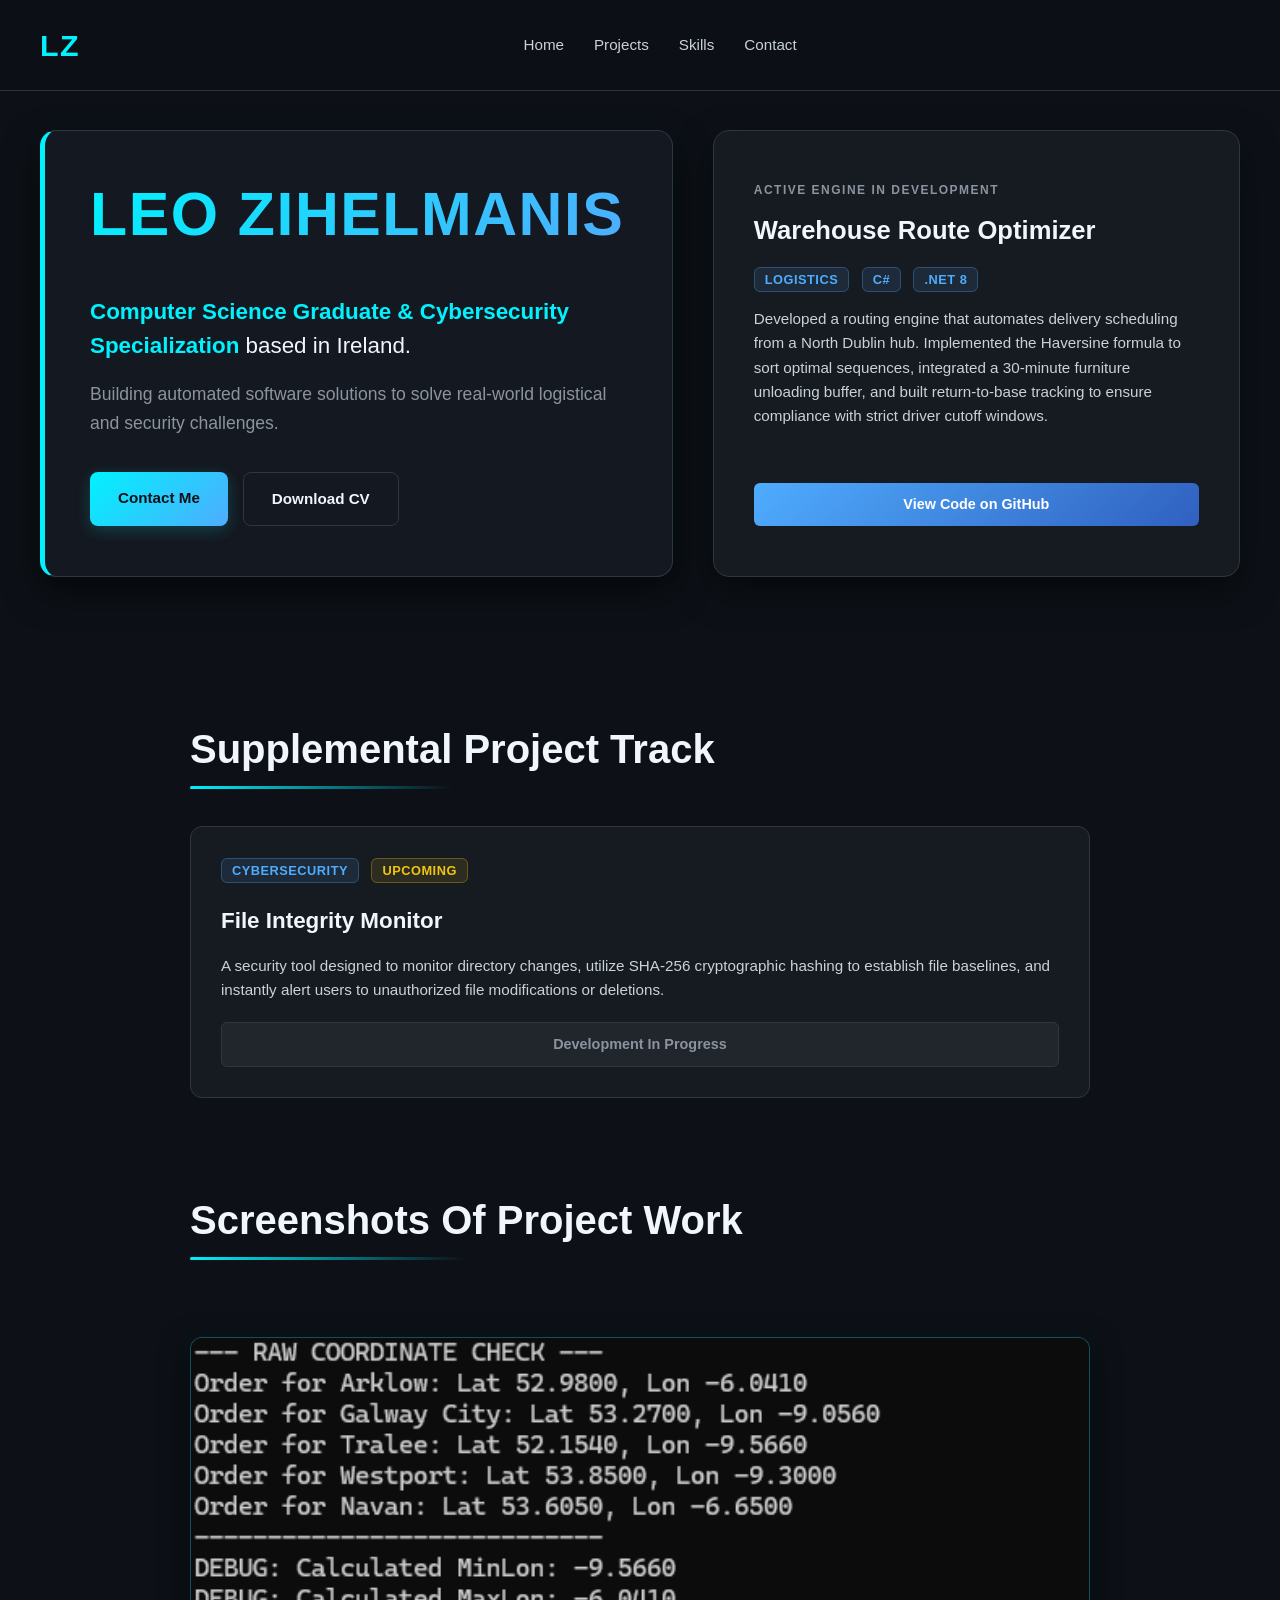
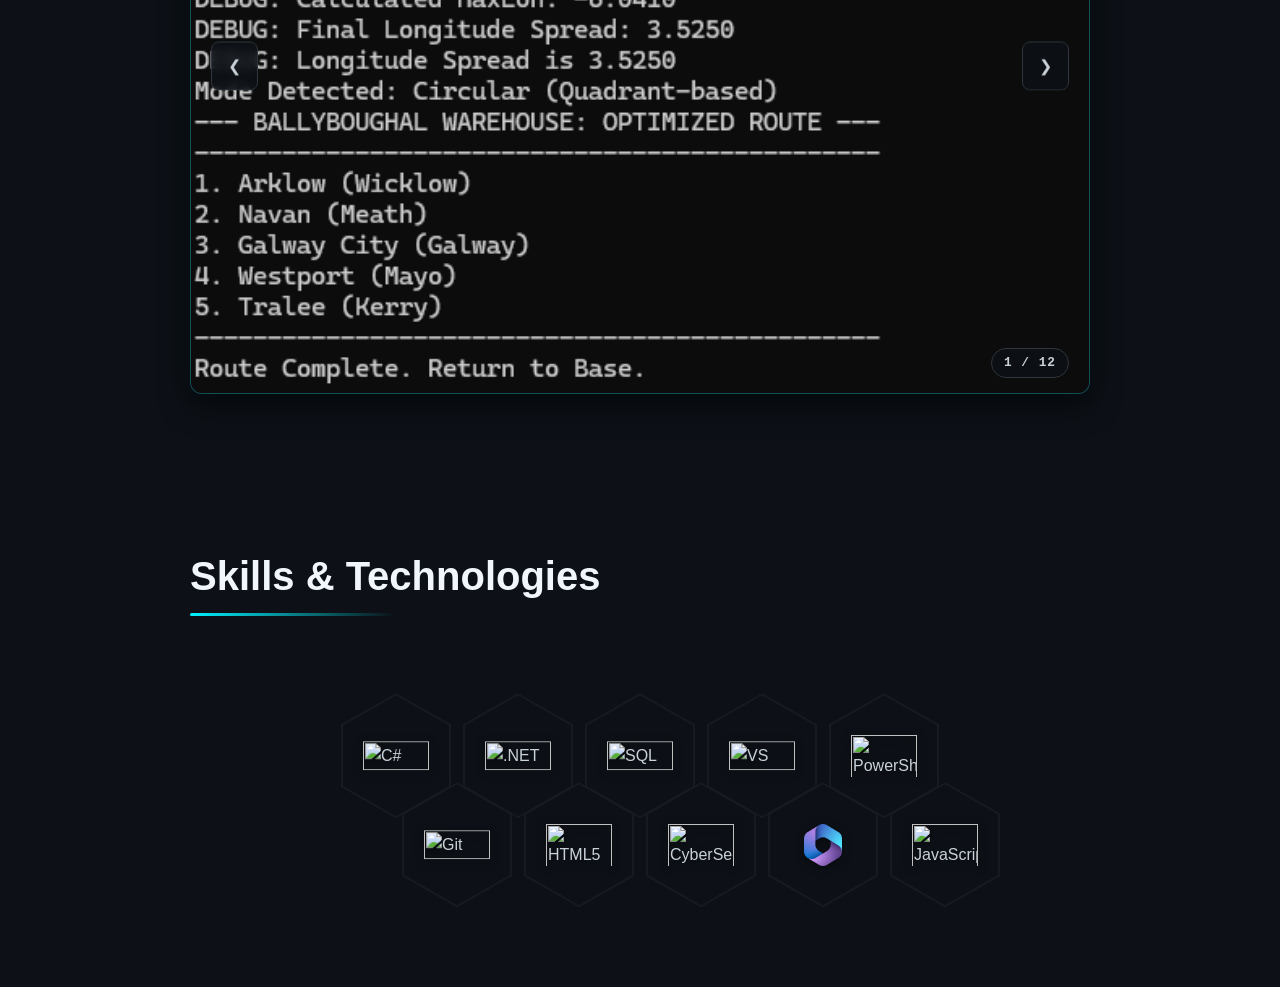
==== commit 81835b25: "Update index.html nav link css update" ====
--- a/index.html
+++ b/index.html
@@ -29,7 +29,7 @@
             top: 0;
             left: 0;
             right: 0;
-            height: 65px;
+            height: 90px;
             background-color: var(--nav-bg);
             backdrop-filter: blur(12px);
             -webkit-backdrop-filter: blur(12px);
@@ -50,7 +50,7 @@
         }
 
         .nav-logo {
-            font-size: 1.4rem;
+            font-size: 1.9rem;
             font-weight: 800;
             color: var(--accent-cyan);
             letter-spacing: 1.5px;
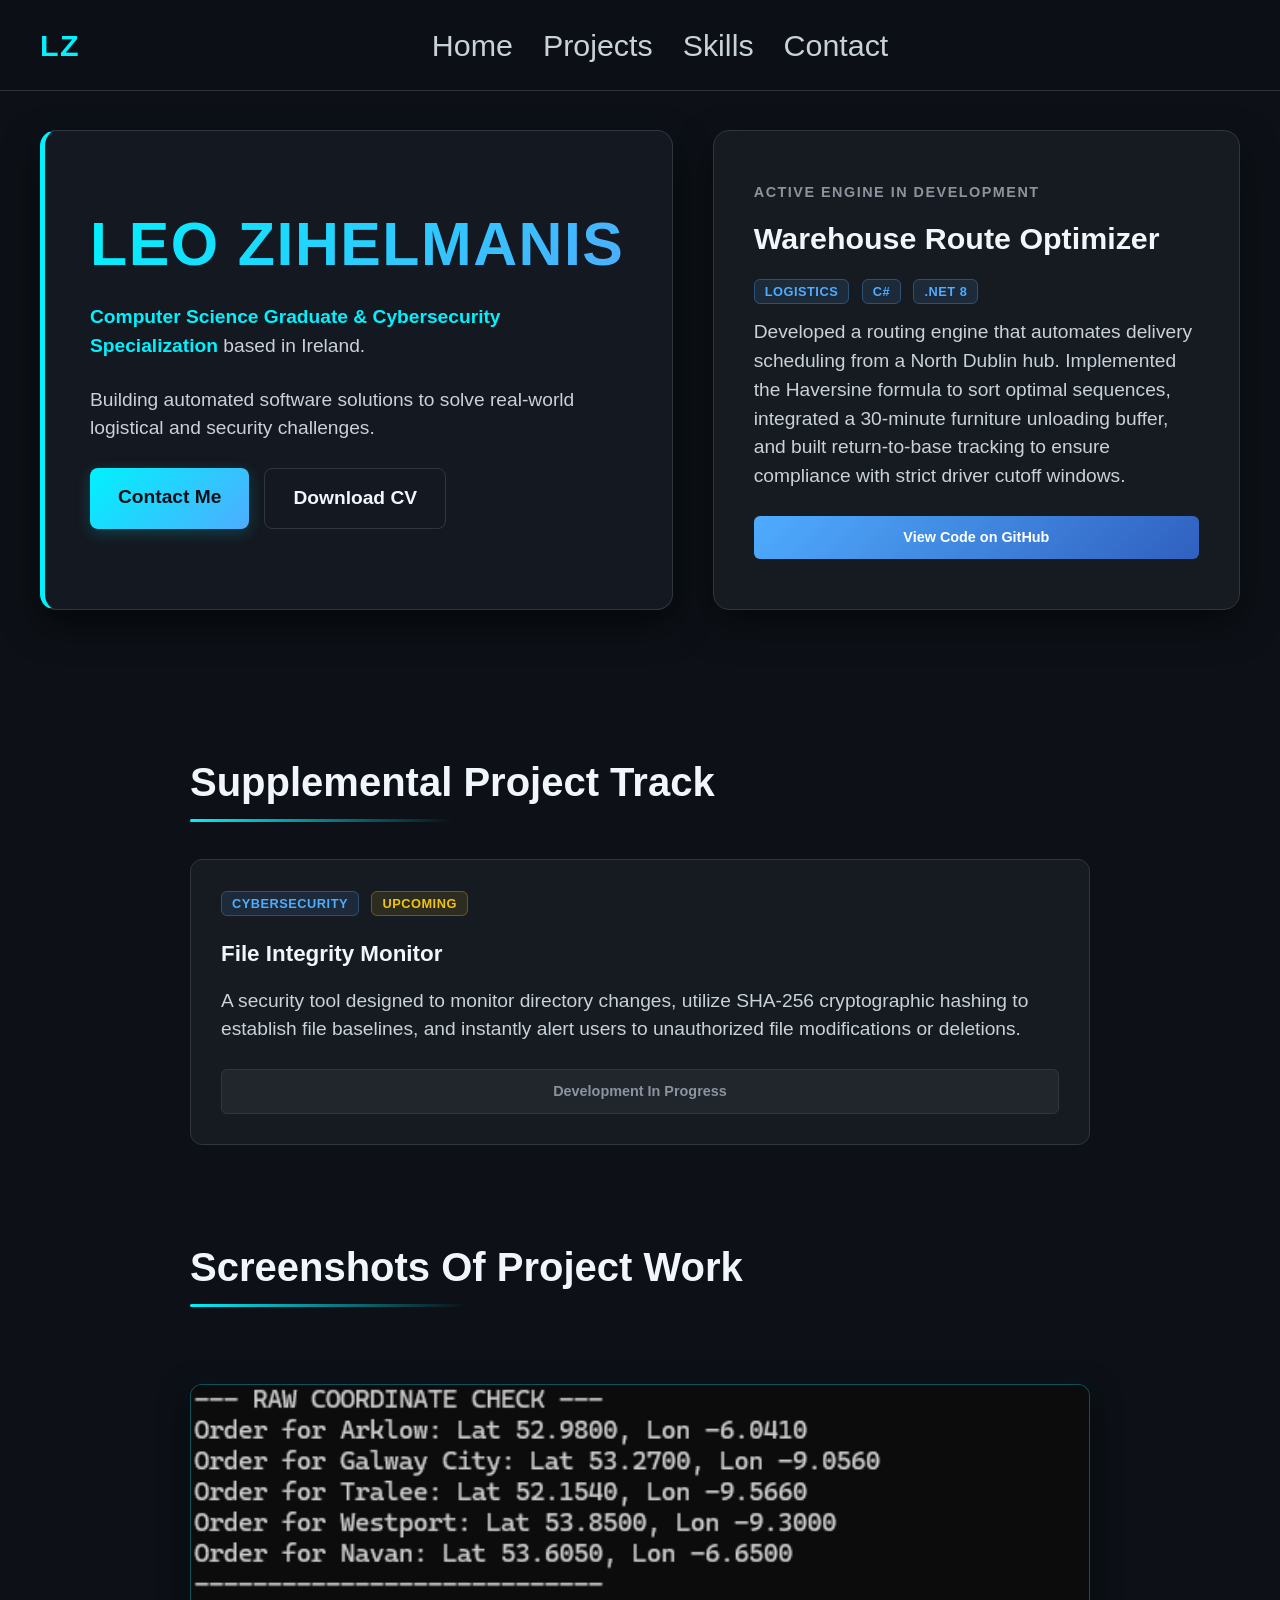
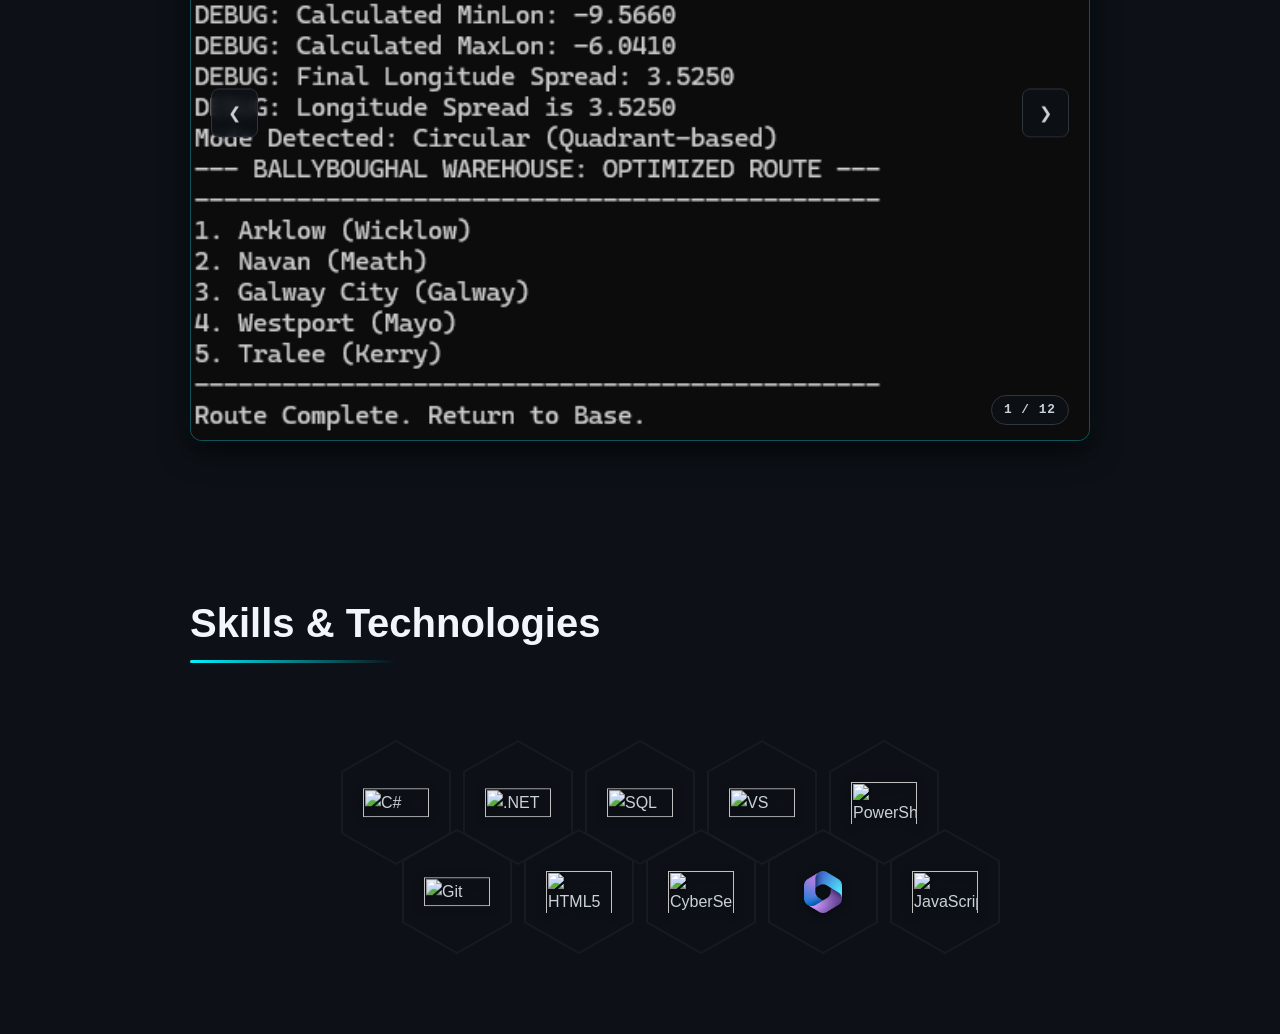
==== commit 51ba097a: "Update index.html force p css to take affect" ====
--- a/index.html
+++ b/index.html
@@ -67,9 +67,9 @@
         .nav-links a {
             text-decoration: none;
             color: var(--text-main);
-            font-size: 0.95rem;
+            font-size: 1.9rem;
             font-weight: 500;
-            transition: color 0.2s ease;
+            transition: color 0.5s ease;
         }
 
         .nav-links a:hover {
@@ -136,7 +136,7 @@
         }
 
         .hero-subtext {
-            font-size: 1.1rem; 
+            font-size: 1.5rem; 
             color: #8b949e; 
             line-height: 1.6;
             margin-bottom: 35px;
@@ -153,8 +153,8 @@
             border-radius: 8px;
             text-decoration: none;
             font-weight: 600;
-            font-size: 0.95rem;
-            transition: all 0.2s ease;
+            font-size: 1.2rem;
+            transition: all 0.4s ease;
         }
 
         .btn-primary {
@@ -201,7 +201,7 @@
         }
 
         .featured-label {
-            font-size: 0.75rem;
+            font-size: 0.9rem;
             color: #8b949e;
             letter-spacing: 1.5px;
             font-weight: bold;
@@ -210,7 +210,7 @@
         }
 
         .featured-project-card h3 {
-            font-size: 1.6rem;
+            font-size: 1.9rem;
             color: var(--text-bright);
             margin-top: 0;
             margin-bottom: 15px;
@@ -220,7 +220,7 @@
             max-width: 900px;
             margin: 0 auto;
         }
-
+        
         h2 {
             font-size: 2.5rem;
             color: var(--text-bright);
@@ -273,11 +273,12 @@
             margin-bottom: 15px;
         }
 
-        .project p, .featured-project-card p {
-            font-size: 0.95rem;
-            color: var(--text-main);
-            margin-bottom: 20px;
-            line-height: 1.6;
+       p, .project p, .featured-project-card p {
+            font-size: 1.2rem !important;          
+            line-height: 1.5 !important;       
+            color: var(--text-main) !important;
+            margin-top: 0 !important;
+            margin-bottom: 25px !important;
         }
 
         .tags-container {
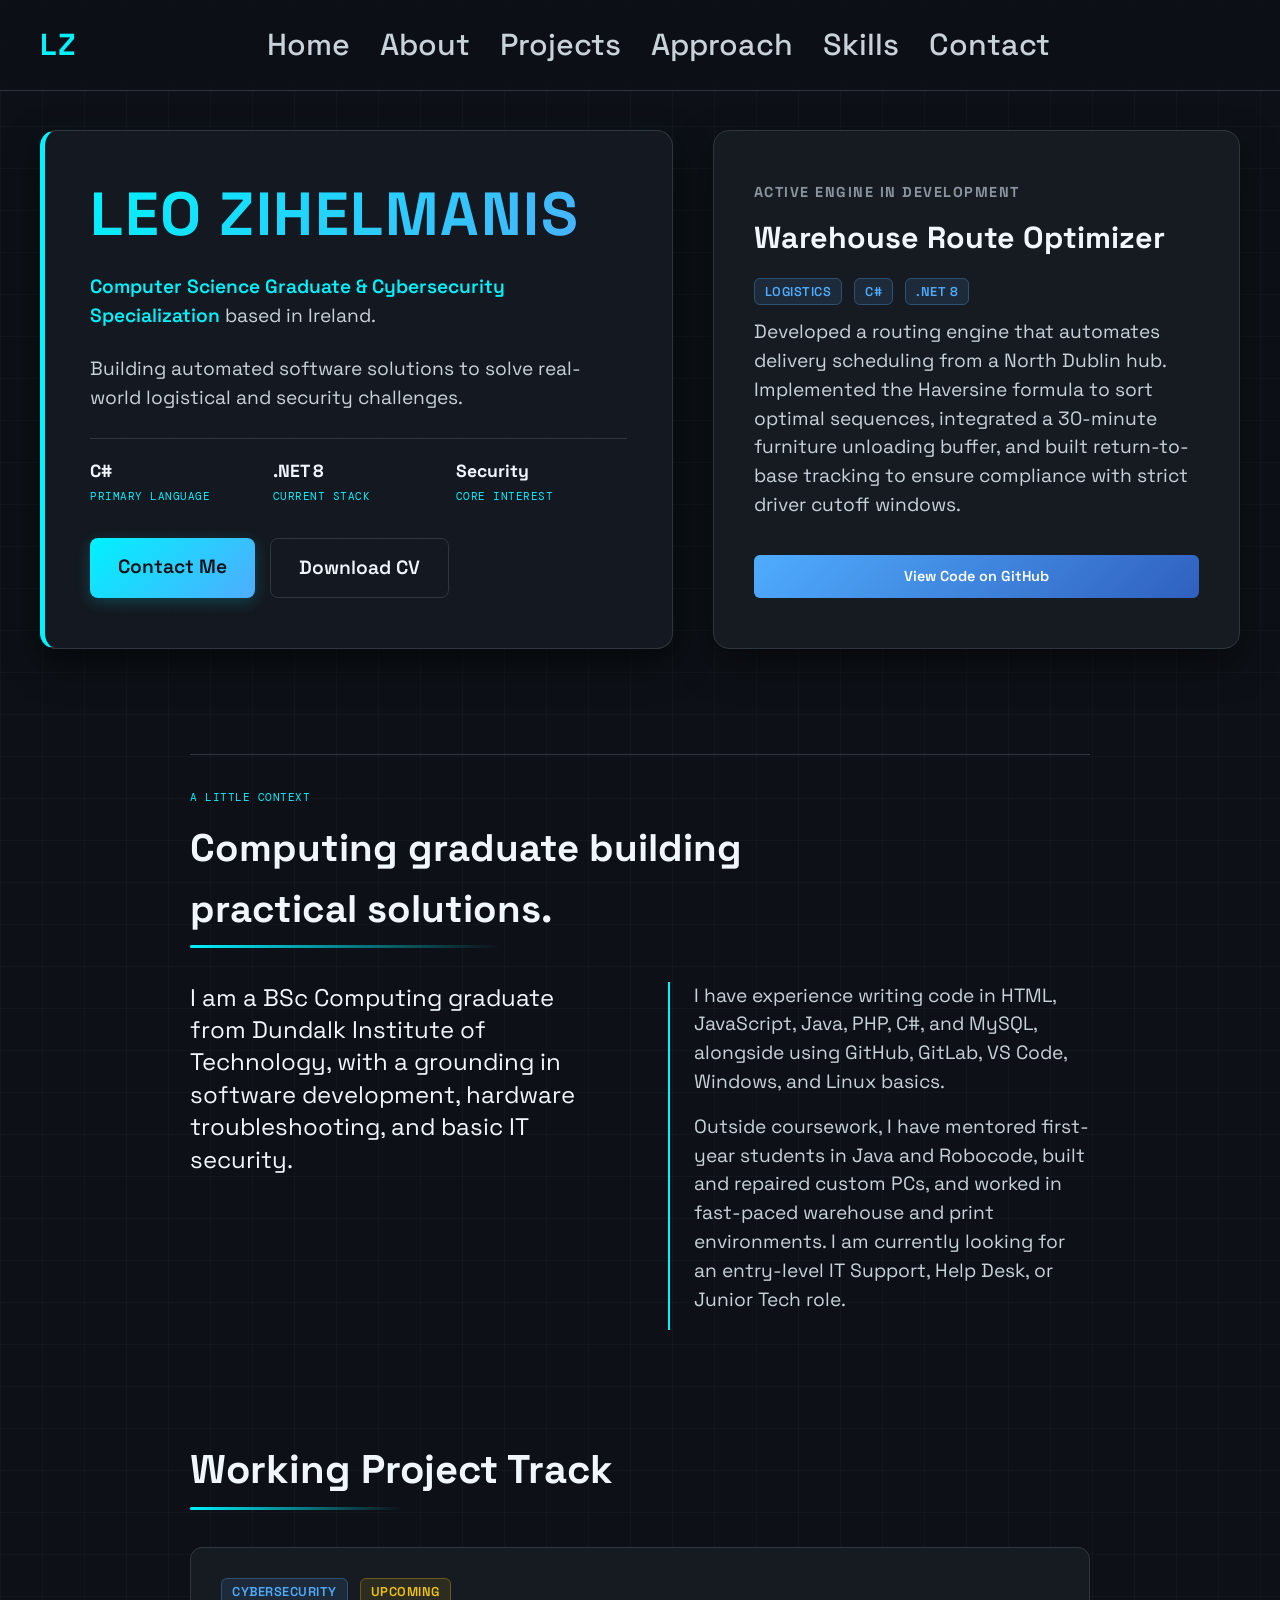
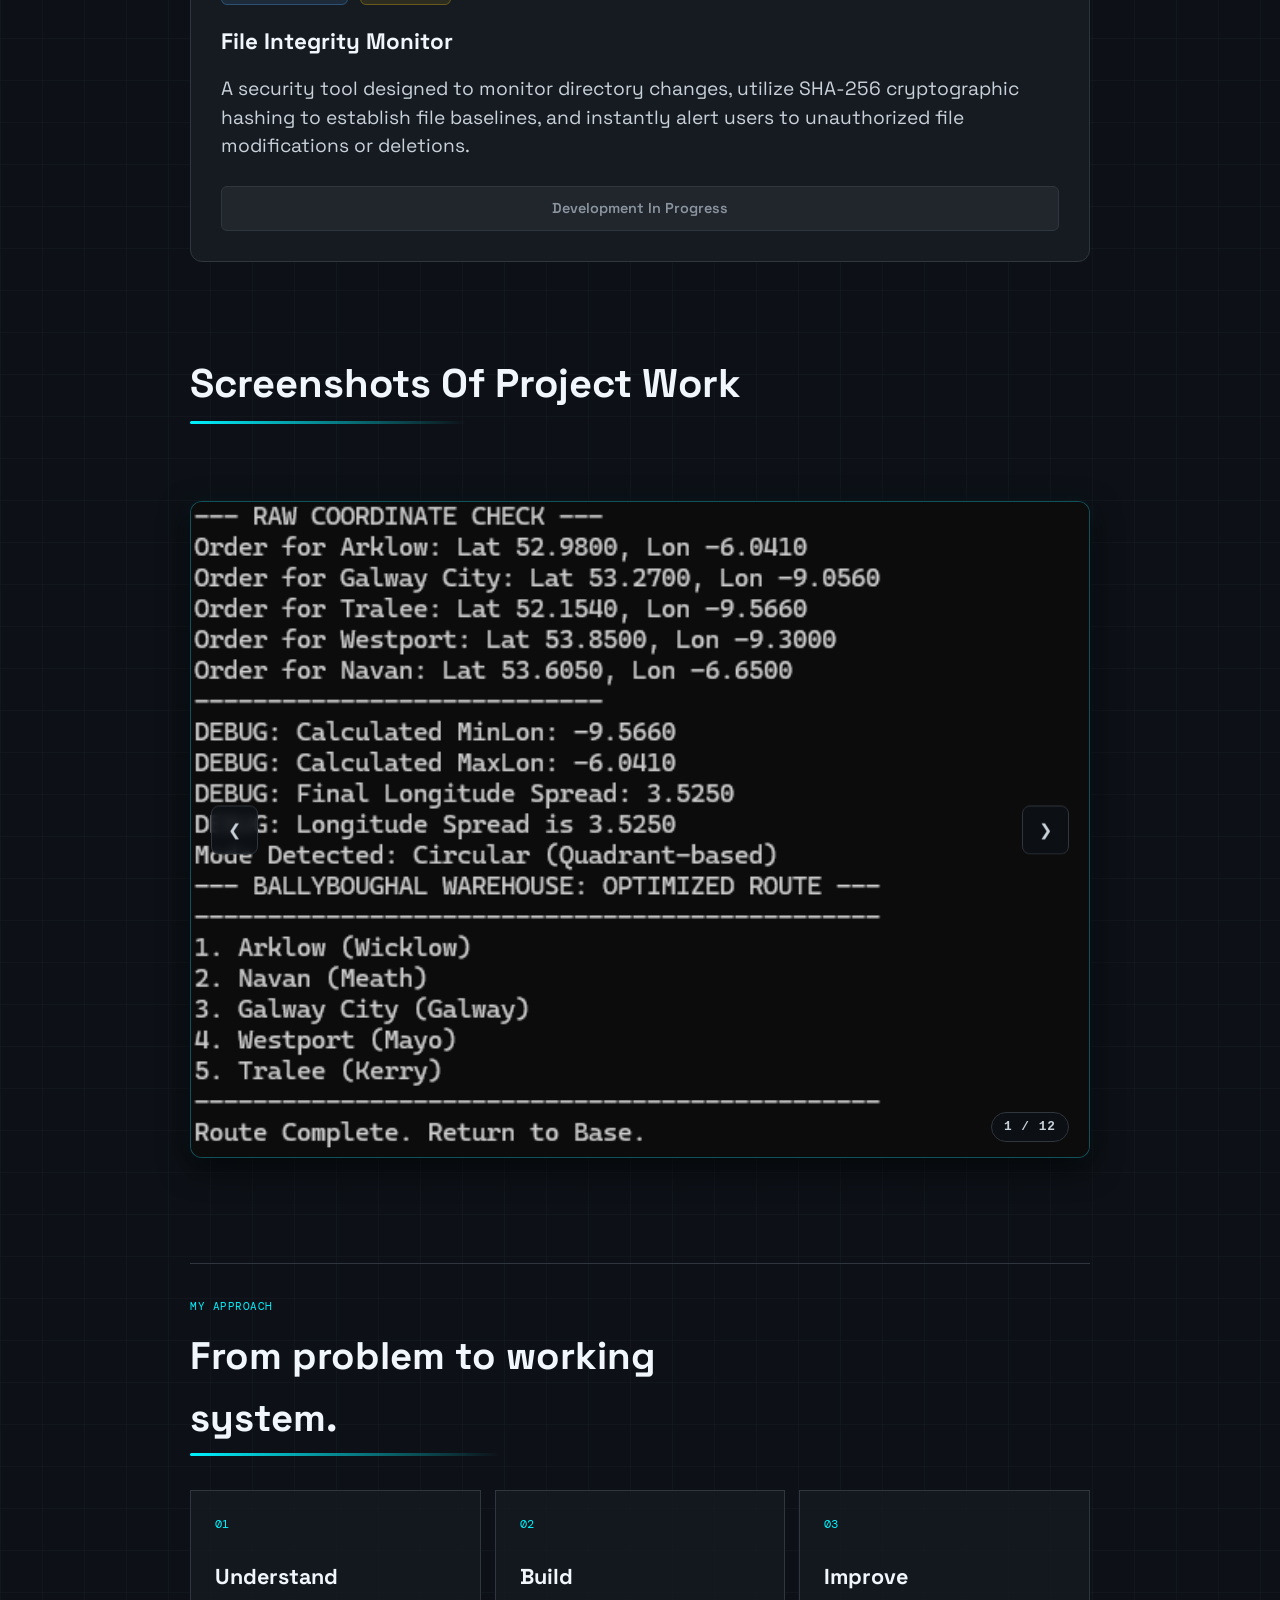
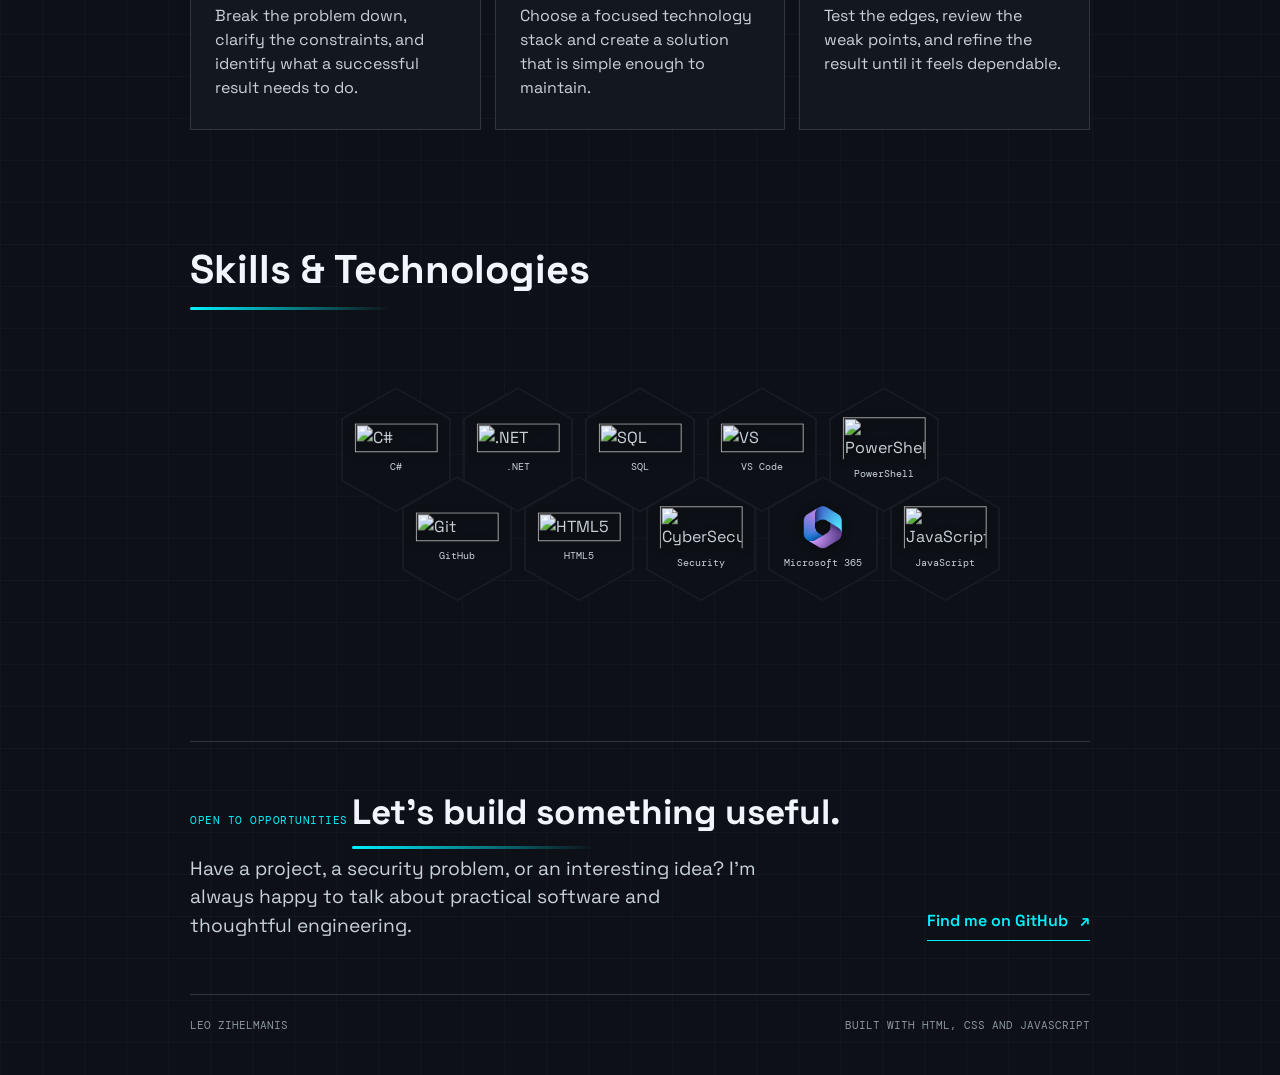
==== commit 9ee28b44: "updated index and stlyle css for the new sections" ====
--- a/index.html
+++ b/index.html
@@ -1,696 +1,79 @@
-<html lang="en"><head>
-    <meta charset="UTF-8">
-    <meta name="viewport" content="width=device-width, initial-scale=1.0">
+<html lang="en">
+  <head>
+    <meta charset="UTF-8" />
+    <meta name="viewport" content="width=device-width, initial-scale=1.0" />
     <title>Leo Zihelmanis - Portfolio</title>
-    <style>
-        :root {
-            --bg-color: #0d1117;
-            --card-bg: #161b22;
-            --text-main: #c9d1d9;
-            --text-bright: #f0f6fc;
-            --accent-cyan: #00f2fe;
-            --accent-blue: #4facfe;
-            --border-color: #30363d;
-            --nav-bg: rgba(13, 17, 23, 0.75);
-        }
+    <link rel="stylesheet" href="styles/style.css" />
+    <script src="scripts/include.js" defer></script>
+  </head>
+  <body>
 
-        body {
-            font-family: 'Segoe UI', Roboto, Helvetica, Arial, sans-serif;
-            line-height: 1.6;
-            max-width: 1200px;
-            margin: 0 auto;
-            padding: 100px 20px 40px 20px; 
-            background-color: var(--bg-color);
-            color: var(--text-main);
-        }
+    <div data-include="sections/nav.html"></div>
 
-        .navbar {
-            position: fixed;
-            top: 0;
-            left: 0;
-            right: 0;
-            height: 90px;
-            background-color: var(--nav-bg);
-            backdrop-filter: blur(12px);
-            -webkit-backdrop-filter: blur(12px);
-            border-bottom: 1px solid var(--border-color);
-            z-index: 1000;
-            display: flex;
-            justify-content: center;
-            align-items: center;
-        }
-
-        .nav-container {
-            width: 100%;
-            max-width: 1200px;
-            padding: 0 20px;
-            display: flex;
-            justify-content: space-between;
-            align-items: center;
-        }
-
-        .nav-logo {
-            font-size: 1.9rem;
-            font-weight: 800;
-            color: var(--accent-cyan);
-            letter-spacing: 1.5px;
-            text-decoration: none;
-            text-transform: uppercase;
-        }
-
-        .nav-links {
-            display: flex;
-            gap: 30px;
-            align-items: center;
-        }
-
-        .nav-links a {
-            text-decoration: none;
-            color: var(--text-main);
-            font-size: 1.9rem;
-            font-weight: 500;
-            transition: color 0.5s ease;
-        }
-
-        .nav-links a:hover {
-            color: var(--accent-cyan);
-        }
-
-        .nav-right {
-            display: flex;
-            align-items: center;
-        }
-
-        .hero-split-container {
-            display: flex;
-            gap: 40px; 
-            align-items: stretch;
-            margin-bottom: 50px;
-            margin-top: 30px;
-        }
-
-        header.hero-left {
-            flex: 1.2; 
-            display: flex;
-        }
-
-        .hero-card {
-            background: rgba(22, 27, 34, 0.8); 
-            border: 1px solid var(--border-color); 
-            border-left: 5px solid var(--accent-cyan); 
-            border-radius: 16px;
-            padding: 50px 45px;
-            width: 100%;
-            text-align: left;
-            box-shadow: 0 15px 35px rgba(0, 0, 0, 0.6), 0 0 25px rgba(0, 242, 254, 0.03); 
-            display: flex;
-            flex-direction: column;
-            justify-content: center;
-        }
-
-        .hero-card h1 {
-            font-size: 3.8rem; 
-            line-height: 1.1;
-            margin-top: 0;
-            margin-bottom: 25px; 
-            color: var(--text-bright);
-            letter-spacing: 1.5px;
-            background: linear-gradient(135deg, var(--accent-cyan) 0%, var(--accent-blue) 100%);
-            -webkit-background-clip: text;
-            -webkit-text-fill-color: transparent;
-            text-transform: uppercase;
-            font-weight: 800;
-        }
-
-        .hero-tagline {
-            font-size: 1.4rem; 
-            color: #f0f6fc; 
-            margin-bottom: 18px;
-            line-height: 1.5;
-            font-weight: 400;
-        }
-
-        .hero-tagline strong {
-            color: var(--accent-cyan); 
-            font-weight: 600;
-        }
-
-        .hero-subtext {
-            font-size: 1.5rem; 
-            color: #8b949e; 
-            line-height: 1.6;
-            margin-bottom: 35px;
-            margin-top: 0;
-        }
-
-        .hero-buttons {
-            display: flex;
-            gap: 15px;
-        }
-
-        .btn-primary, .btn-secondary {
-            padding: 14px 28px; 
-            border-radius: 8px;
-            text-decoration: none;
-            font-weight: 600;
-            font-size: 1.2rem;
-            transition: all 0.4s ease;
-        }
-
-        .btn-primary {
-            background: linear-gradient(135deg, var(--accent-cyan) 0%, var(--accent-blue) 100%);
-            color: #0d1117;
-            box-shadow: 0 4px 15px rgba(0, 242, 254, 0.2);
-        }
-
-        .btn-primary:hover {
-            opacity: 0.95;
-            transform: translateY(-3px);
-            box-shadow: 0 6px 20px rgba(0, 242, 254, 0.3);
-        }
-
-        .btn-secondary {
-            border: 1px solid var(--border-color);
-            color: var(--text-bright);
-            background: transparent;
-        }
-
-        .btn-secondary:hover {
-            background: var(--card-bg);
-            border-color: var(--accent-cyan);
-            transform: translateY(-3px);
-            color: var(--accent-cyan);
-        }
-
-        .hero-right {
-            flex: 1;
-            display: flex;
-        }
-
-        .featured-project-card {
-            background-color: var(--card-bg);
-            border: 1px solid var(--border-color);
-            padding: 50px 40px; 
-            border-radius: 16px;
-            width: 100%;
-            display: flex;
-            flex-direction: column;
-            justify-content: space-between;
-            position: relative;
-            box-shadow: 0 15px 35px rgba(0, 0, 0, 0.5);
-        }
-
-        .featured-label {
-            font-size: 0.9rem;
-            color: #8b949e;
-            letter-spacing: 1.5px;
-            font-weight: bold;
-            text-transform: uppercase;
-            margin-bottom: 10px;
-        }
-
-        .featured-project-card h3 {
-            font-size: 1.9rem;
-            color: var(--text-bright);
-            margin-top: 0;
-            margin-bottom: 15px;
-        }
-
-        main {
-            max-width: 900px;
-            margin: 0 auto;
-        }
-        
-        h2 {
-            font-size: 2.5rem;
-            color: var(--text-bright);
-            margin-top: 90px;
-            margin-bottom: 45px;
-            position: relative;
-            display: inline-block;
-        }
-
-        h2::after {
-            content: '';
-            position: absolute;
-            left: 0;
-            bottom: -8px;
-            width: 50%;
-            height: 3px;
-            background: linear-gradient(90deg, var(--accent-cyan), transparent);
-            border-radius: 2px;
-        }
-
-        .projects-grid {
-            display: grid;
-            grid-template-columns: 1fr;
-            gap: 25px;
-        }
-
-        .project {
-            background-color: var(--card-bg);
-            border: 1px solid var(--border-color);
-            padding: 30px;
-            border-radius: 12px;
-            transition: all 0.3s ease;
-            display: flex;
-            flex-direction: column;
-            justify-content: space-between;
-            position: relative;
-            overflow: hidden;
-        }
-
-        .project:hover {
-            transform: translateY(-5px);
-            border-color: var(--accent-cyan);
-            box-shadow: 0 10px 20px rgba(0, 242, 254, 0.1);
-        }
-
-        .project h3 {
-            font-size: 1.4rem;
-            color: var(--text-bright);
-            margin-top: 0;
-            margin-bottom: 15px;
-        }
-
-       p, .project p, .featured-project-card p {
-            font-size: 1.2rem !important;          
-            line-height: 1.5 !important;       
-            color: var(--text-main) !important;
-            margin-top: 0 !important;
-            margin-bottom: 25px !important;
-        }
-
-        .tags-container {
-            margin-bottom: 20px;
-        }
-
-        .tag {
-            background: rgba(79, 172, 254, 0.1);
-            color: var(--accent-blue);
-            border: 1px solid rgba(79, 172, 254, 0.3);
-            padding: 4px 10px;
-            border-radius: 6px;
-            font-size: 0.8rem;
-            font-weight: 600;
-            margin-right: 8px;
-            text-transform: uppercase;
-            letter-spacing: 0.5px;
-        }
-
-        .tag.upcoming {
-            background: rgba(241, 196, 15, 0.1);
-            color: #f1c40f;
-            border: 1px solid rgba(241, 196, 15, 0.3);
-        }
-
-        .btn {
-            display: inline-block;
-            text-align: center;
-            background: linear-gradient(135deg, var(--accent-blue) 0%, #3060c0 100%);
-            color: #fff;
-            text-decoration: none;
-            padding: 10px 20px;
-            border-radius: 6px;
-            font-weight: 600;
-            font-size: 0.9rem;
-            transition: opacity 0.2s ease;
-        }
-
-        .btn:hover {
-            opacity: 0.9;
-        }
-
-        .btn-disabled {
-            background: #21262d;
-            color: #8b949e;
-            border: 1px solid var(--border-color);
-            cursor: not-allowed;
-        }
-
-        .honeycomb-container {
-            display: flex;
-            flex-direction: column;
-            align-items: center;
-            padding: 40px 0;
-        }
-
-        .honeycomb-row {
-            display: flex;
-            justify-content: center;
-            gap: 12px;
-        }
-        
-        .honeycomb-row.row-2 {
-            margin-top: -36px; 
-            transform: translateX(61px); 
-        }
-
-        .hexagon {
-            position: relative;
-            width: 110px;
-            height: 125px;
-            background-color: var(--card-bg);
-            clip-path: polygon(50% 0%, 100% 25%, 100% 75%, 50% 100%, 0% 75%, 0% 25%);
-            display: flex;
-            align-items: center;
-            justify-content: center;
-            transition: all 0.3s cubic-bezier(0.4, 0, 0.2, 1);
-        }
-
-        .hexagon::before {
-            content: "";
-            position: absolute;
-            top: 2px; left: 2px; right: 2px; bottom: 2px;
-            background-color: #0d1117;
-            clip-path: polygon(50% 0%, 100% 25%, 100% 75%, 50% 100%, 0% 75%, 0% 25%);
-            z-index: 1;
-            transition: all 0.3s ease;
-        }
-
-        .hex-content {
-            z-index: 2;
-            position: absolute;
-            top: 50%;
-            left: 50%;
-            transform: translate(-50%, -50%);
-            width: 60%; 
-            display: flex;
-            justify-content: center;
-            align-items: center;
-            transition: all 0.3s ease;
-        }
-
-        .hexagon:hover {
-            background-color: var(--accent-cyan);
-            transform: scale(1.08);
-            filter: drop-shadow(0 0 15px rgba(0, 242, 254, 0.6));
-            z-index: 10;
-        }
-
-        .hex-icon {
-            width: 100%;
-            height: auto;
-            max-height: 42px; 
-            object-fit: contain; 
-            filter: drop-shadow(0px 2px 4px rgba(0, 0, 0, 0.5));
-        }
-
-        .hexagon:hover::before {
-            background-color: var(--card-bg);
-        }
-
-        .hexagon:hover .hex-content {
-            color: var(--accent-cyan);
-        }
-
-        .carousel-container {
-            position: relative;
-            max-width: 100%;
-            min-height: 250px; 
-            margin: 40px auto 60px auto;
-            overflow: hidden;
-            border-radius: 12px;
-            border: 1px solid rgba(0, 242, 254, 0.25);
-            background-color: var(--card-bg);
-            box-shadow: 0 10px 30px rgba(0, 0, 0, 0.7), 0 0 20px rgba(0, 242, 254, 0.05);
-            transition: border-color 0.3s ease, box-shadow 0.3s ease;
-            display: flex;
-            align-items: center;
-        }
-
-        .carousel-container:hover {
-            border-color: var(--accent-cyan);
-            box-shadow: 0 12px 40px rgba(0, 0, 0, 0.8), 0 0 25px rgba(0, 242, 254, 0.15);
-        }
-
-        .carousel-slide {
-            width: 100%;
-        }
-        
-        .carousel-slide img {
-            width: 100%;
-            display: none;
-            height: auto;
-            vertical-align: middle;
-            opacity: 0;
-            transition: opacity 0.4s ease-in-out;
-        }
-        
-        .carousel-slide img.active {
-            display: block !important;
-            opacity: 1 !important;
-        }
-      
-        .carousel-btn {
-            position: absolute;
-            top: 50%;
-            transform: translateY(-50%);
-            background-color: rgba(13, 17, 23, 0.85);
-            color: var(--text-main);
-            border: 1px solid var(--border-color);
-            padding: 14px 16px;
-            cursor: pointer;
-            font-size: 16px;
-            border-radius: 8px;
-            backdrop-filter: blur(4px); 
-            transition: all 0.2s cubic-bezier(0.4, 0, 0.2, 1);
-            z-index: 5;
-        }
-        
-        .carousel-btn:hover {
-            background-color: rgba(0, 242, 254, 0.1);
-            color: var(--accent-cyan);
-            border-color: var(--accent-cyan);
-            box-shadow: 0 0 10px rgba(0, 242, 254, 0.3);
-        }
-        
-        .prev-btn { left: 20px; }
-        .next-btn { right: 20px; }
-        
-        .carousel-counter {
-            position: absolute;
-            bottom: 15px;
-            right: 20px;
-            background-color: rgba(13, 17, 23, 0.8);
-            color: var(--text-main);
-            border: 1px solid var(--border-color);
-            padding: 4px 12px;
-            font-size: 0.8rem;
-            font-weight: 600;
-            font-family: monospace; 
-            border-radius: 20px;
-            letter-spacing: 1px;
-            z-index: 5;
-            backdrop-filter: blur(4px);
-        }
-
-        @media (max-width: 900px) {
-            body {
-                padding-top: 90px;
-            }
-            .hero-split-container {
-                flex-direction: column;
-                gap: 20px;
-            }
-            .nav-links {
-                gap: 15px;
-            }
-        }
-    </style>
-</head>
-<body>
-
-    <nav class="navbar">
-        <div class="nav-container">
-            <a href="#" class="nav-logo">LZ</a>
-            <div class="nav-links">
-                <a href="#">Home</a>
-                <a href="#projects">Projects</a>
-                <a href="#skills">Skills</a>
-                <a href="#contact">Contact</a>
-            </div>
-            <div class="nav-right">
-                <div class="theme-toggle-icon" title="Toggle Theme"></div>
-            </div>
-        </div>
-    </nav>
-
-    <div class="hero-split-container">
-        
-        <header class="hero-left">
-            <div class="hero-card">
-                <h1>Leo Zihelmanis</h1>
-                <p class="hero-tagline"><strong>Computer Science Graduate &amp; Cybersecurity Specialization</strong> based in Ireland.</p>
-                <p class="hero-subtext">Building automated software solutions to solve real-world logistical and security challenges.</p>
-                <div class="hero-buttons">
-                    <a href="#contact" class="btn-primary">Contact Me</a>
-                    <a href="#" class="btn-secondary">Download CV</a>
-                </div>
-            </div>
-        </header>
-
-        <div class="hero-right">
-            <div class="featured-project-card">
-                <div>
-                    <div class="featured-label">Active Engine In Development</div>
-                    <h3>Warehouse Route Optimizer</h3>
-                    <div class="tags-container" style="margin-bottom: 15px;">
-                        <span class="tag">Logistics</span>
-                        <span class="tag">C#</span>
-                        <span class="tag">.NET 8</span>
-                    </div>
-                    <p>Developed a routing engine that automates delivery scheduling from a North Dublin hub. Implemented the Haversine formula to sort optimal sequences, integrated a 30-minute furniture unloading buffer, and built return-to-base tracking to ensure compliance with strict driver cutoff windows.</p>
-                </div>
-                <a href="https://github.com/Turtlerave2/WarehousePlanner" class="btn" style="margin-top: auto;">View Code on GitHub</a>
-            </div>
-        </div>
-
-    </div>
+    <div data-include="sections/hero.html"></div>
 
     <main>
-        
-        <div id="projects">
-            <h2>Supplemental Project Track</h2>
-            <div class="projects-grid">
-                <div class="project">
-                    <div>
-                        <div class="tags-container">
-                            <span class="tag">Cybersecurity</span>
-                            <span class="tag upcoming">Upcoming</span>
-                        </div>
-                        <h3>File Integrity Monitor</h3>
-                        <p>A security tool designed to monitor directory changes, utilize SHA-256 cryptographic hashing to establish file baselines, and instantly alert users to unauthorized file modifications or deletions.</p>
-                    </div>
-                    <a href="#" class="btn btn-disabled" onclick="return false;">Development In Progress</a>
-                </div>
-            </div>
-
-            <h2>Screenshots Of Project Work</h2>
-            <div class="carousel-container">
-                <div class="carousel-counter" id="carousel-counter">1 / 12</div>
-                <div class="carousel-slide" id="dynamic-carousel"></div>
-                <button class="carousel-btn prev-btn" onclick="moveSlide(-1)">❮</button>
-                <button class="carousel-btn next-btn" onclick="moveSlide(1)">❯</button>
-            </div>
-        </div>
-
-        <div id="skills">
-            <h2>Skills &amp; Technologies</h2>
-            <div class="honeycomb-container">
-                <div class="honeycomb-row row-1">
-                    <div class="hexagon">
-                        <div class="hex-content">
-                            <img src="https://cdn.jsdelivr.net/gh/devicons/devicon/icons/csharp/csharp-original.svg" alt="C#" class="hex-icon">
-                        </div>
-                    </div>
-                    <div class="hexagon">
-                        <div class="hex-content">
-                            <img src="https://cdn.jsdelivr.net/gh/devicons/devicon/icons/dotnetcore/dotnetcore-original.svg" alt=".NET" class="hex-icon">
-                        </div>
-                    </div>
-                    <div class="hexagon">
-                        <div class="hex-content">
-                            <img src="https://cdn.jsdelivr.net/gh/devicons/devicon/icons/microsoftsqlserver/microsoftsqlserver-original.svg" alt="SQL" class="hex-icon">
-                        </div>
-                    </div>
-                     <div class="hexagon">
-                        <div class="hex-content">
-                            <img src="https://cdn.jsdelivr.net/gh/devicons/devicon/icons/vscode/vscode-original.svg" alt="VS" class="hex-icon">
-                        </div>
-                    </div>
-                     <div class="hexagon">
-                        <div class="hex-content">
-                            <img src="https://cdn.jsdelivr.net/gh/devicons/devicon/icons/powershell/powershell-original.svg" alt="PowerShell" class="hex-icon">
-                        </div>
-                    </div>
-                </div>
-                <div class="honeycomb-row row-2">
-                    <div class="hexagon">
-                        <div class="hex-content">
-                            <img src="https://cdn.jsdelivr.net/gh/devicons/devicon/icons/github/github-original.svg" alt="Git" class="hex-icon">
-                        </div>
-                    </div>
-                    <div class="hexagon">
-                        <div class="hex-content">
-                            <img src="https://cdn.jsdelivr.net/gh/devicons/devicon/icons/html5/html5-original.svg" alt="HTML5" class="hex-icon">
-                        </div>
-                    </div>
-                      <div class="hexagon">
-                        <div class="hex-content">
-                            <img src="https://api.iconify.design/logos:google-icon.svg" alt="CyberSecurity" class="hex-icon">
-                        </div>
-                    </div>
-                      <div class="hexagon">
-                        <div class="hex-content">
-                            <img src="images/Microsoft_365.svg.png" alt="Office" class="hex-icon">
-                        </div>
-                    </div>
-                    <div class="hexagon">
-                        <div class="hex-content">
-                            <img src="https://cdn.jsdelivr.net/gh/devicons/devicon/icons/javascript/javascript-original.svg" alt="JavaScript" class="hex-icon">
-                        </div>
-                    </div>
-                </div>
-            </div>
-        </div>
-
-        <div id="contact"></div>
-
+      <div data-include="sections/about.html"></div>
+      <div data-include="sections/projects.html"></div>
+      <div data-include="sections/process.html"></div>
+      <div data-include="sections/skills.html"></div>
+      <div data-include="sections/contact.html"></div>
     </main>
 
     <script>
+      document.addEventListener('includesLoaded', () => {
         const imageNames = [
-            "Screenshot 2026-05-12 204336.png",
-            "Screenshot 2026-05-12 204413.png",
-            "Screenshot 2026-05-14 205501.png",
-            "Screenshot 2026-05-29 204414.png",
-            "Screenshot 2026-05-29 204424.png",
-            "Screenshot 2026-05-29 204442.png",
-            "Screenshot 2026-05-29 204457.png",
-            "Screenshot 2026-06-04 195912.png",
-            "Screenshot 2026-06-04 195944.png",
-            "Screenshot 2026-06-04 195957.png",
-            "Screenshot 2026-06-04 203331.png",
-            "Screenshot 2026-06-04 203615.png"
+          "Screenshot 2026-05-12 204336.png",
+          "Screenshot 2026-05-12 204413.png",
+          "Screenshot 2026-05-14 205501.png",
+          "Screenshot 2026-05-29 204414.png",
+          "Screenshot 2026-05-29 204424.png",
+          "Screenshot 2026-05-29 204442.png",
+          "Screenshot 2026-05-29 204457.png",
+          "Screenshot 2026-06-04 195912.png",
+          "Screenshot 2026-06-04 195944.png",
+          "Screenshot 2026-06-04 195957.png",
+          "Screenshot 2026-06-04 203331.png",
+          "Screenshot 2026-06-04 203615.png",
         ];
 
         const carouselContainer = document.getElementById('dynamic-carousel');
         const counterElement = document.getElementById('carousel-counter');
-        
-        imageNames.forEach((name, index) => {
+        if (carouselContainer && counterElement) {
+          imageNames.forEach((name, index) => {
             const img = document.createElement('img');
             img.src = `images/${name}`;
             img.alt = `Warehouse Planner Screenshot ${index + 1}`;
-            if (index === 0) img.classList.add('active'); 
+            if (index === 0) img.classList.add('active');
             carouselContainer.appendChild(img);
-        });
+          });
 
-        let currentSlideIndex = 0;
-    
-        function updateCounter() {
+          let currentSlideIndex = 0;
+
+          function updateCounter() {
             counterElement.textContent = `${currentSlideIndex + 1} / ${imageNames.length}`;
-        }
+          }
 
-        function moveSlide(direction) {
+          window.moveSlide = function (direction) {
             const slides = document.querySelectorAll('.carousel-slide img');
-            if (slides.length === 0) return; 
-            
+            if (slides.length === 0) return;
+
             slides[currentSlideIndex].classList.remove('active');
             currentSlideIndex += direction;
-            
+
             if (currentSlideIndex >= slides.length) {
-                currentSlideIndex = 0;
+              currentSlideIndex = 0;
             } else if (currentSlideIndex < 0) {
-                currentSlideIndex = slides.length - 1;
+              currentSlideIndex = slides.length - 1;
             }
-            
+
             slides[currentSlideIndex].classList.add('active');
-            updateCounter(); 
+            updateCounter();
+          };
+
+          updateCounter();
         }
-
-        updateCounter();
+      });
     </script>
-    
-
-</body></html>
+  </body>
+</html>
--- a/styles/style.css
+++ b/styles/style.css
@@ -0,0 +1,721 @@
+@import url('https://fonts.googleapis.com/css2?family=DM+Mono:wght@400;500&family=Space+Grotesk:wght@400;500;600;700&display=swap');
+
+:root {
+    --bg-color: #0d1117;
+    --card-bg: #161b22;
+    --text-main: #c9d1d9;
+    --text-bright: #f0f6fc;
+    --accent-cyan: #00f2fe;
+    --accent-blue: #4facfe;
+    --border-color: #30363d;
+    --nav-bg: rgba(13, 17, 23, 0.75);
+}
+
+body {
+    font-family: 'Space Grotesk', sans-serif;
+    line-height: 1.6;
+    max-width: 1200px;
+    margin: 0 auto;
+    padding: 100px 20px 40px 20px; 
+    background-color: var(--bg-color);
+    background-image: linear-gradient(rgba(48, 54, 61, 0.14) 1px, transparent 1px), linear-gradient(90deg, rgba(48, 54, 61, 0.14) 1px, transparent 1px);
+    background-size: 42px 42px;
+    color: var(--text-main);
+}
+
+.navbar {
+    position: fixed;
+    top: 0;
+    left: 0;
+    right: 0;
+    height: 90px;
+    background-color: var(--nav-bg);
+    backdrop-filter: blur(12px);
+    -webkit-backdrop-filter: blur(12px);
+    border-bottom: 1px solid var(--border-color);
+    z-index: 1000;
+    display: flex;
+    justify-content: center;
+    align-items: center;
+}
+
+.nav-container {
+    width: 100%;
+    max-width: 1200px;
+    padding: 0 20px;
+    display: flex;
+    justify-content: space-between;
+    align-items: center;
+}
+
+.nav-logo {
+    font-size: 1.9rem;
+    font-weight: 800;
+    color: var(--accent-cyan);
+    letter-spacing: 1.5px;
+    text-decoration: none;
+    text-transform: uppercase;
+}
+
+.nav-links {
+    display: flex;
+    gap: 30px;
+    align-items: center;
+}
+
+.nav-links a {
+    text-decoration: none;
+    color: var(--text-main);
+    font-size: 1.9rem;
+    font-weight: 500;
+    transition: color 0.5s ease;
+}
+
+.nav-links a:hover {
+    color: var(--accent-cyan);
+}
+
+.nav-right {
+    display: flex;
+    align-items: center;
+}
+
+.hero-split-container {
+    display: flex;
+    gap: 40px; 
+    align-items: stretch;
+    margin-bottom: 50px;
+    margin-top: 30px;
+}
+
+header.hero-left {
+    flex: 1.2; 
+    display: flex;
+}
+
+.hero-card {
+    background: rgba(22, 27, 34, 0.8); 
+    border: 1px solid var(--border-color); 
+    border-left: 5px solid var(--accent-cyan); 
+    border-radius: 16px;
+    padding: 50px 45px;
+    width: 100%;
+    text-align: left;
+    box-shadow: 0 15px 35px rgba(0, 0, 0, 0.6), 0 0 25px rgba(0, 242, 254, 0.03); 
+    display: flex;
+    flex-direction: column;
+    justify-content: center;
+}
+
+.hero-card h1 {
+    font-size: 3.8rem; 
+    line-height: 1.1;
+    margin-top: 0;
+    margin-bottom: 25px; 
+    color: var(--text-bright);
+    letter-spacing: 1.5px;
+    background: linear-gradient(135deg, var(--accent-cyan) 0%, var(--accent-blue) 100%);
+    -webkit-background-clip: text;
+    -webkit-text-fill-color: transparent;
+    text-transform: uppercase;
+    font-weight: 800;
+}
+
+.hero-tagline {
+    font-size: 1.4rem; 
+    color: #f0f6fc; 
+    margin-bottom: 18px;
+    line-height: 1.5;
+    font-weight: 400;
+}
+
+.hero-tagline strong {
+    color: var(--accent-cyan); 
+    font-weight: 600;
+}
+
+.hero-subtext {
+    font-size: 1.5rem; 
+    color: #8b949e; 
+    line-height: 1.6;
+    margin-bottom: 35px;
+    margin-top: 0;
+}
+
+.hero-signals {
+    display: grid;
+    grid-template-columns: repeat(3, 1fr);
+    gap: 12px;
+    margin-bottom: 32px;
+    padding-top: 18px;
+    border-top: 1px solid var(--border-color);
+}
+
+.hero-signals div {
+    display: flex;
+    flex-direction: column;
+    gap: 3px;
+}
+
+.hero-signals strong {
+    color: var(--text-bright);
+    font-size: 1.1rem;
+}
+
+.hero-signals span, .section-kicker {
+    color: var(--accent-cyan);
+    font-family: 'DM Mono', monospace;
+    font-size: 0.68rem;
+    letter-spacing: 0.5px;
+    text-transform: uppercase;
+}
+
+.hero-buttons {
+    display: flex;
+    gap: 15px;
+}
+
+.btn-primary, .btn-secondary {
+    padding: 14px 28px; 
+    border-radius: 8px;
+    text-decoration: none;
+    font-weight: 600;
+    font-size: 1.2rem;
+    transition: all 0.4s ease;
+}
+
+.btn-primary {
+    background: linear-gradient(135deg, var(--accent-cyan) 0%, var(--accent-blue) 100%);
+    color: #0d1117;
+    box-shadow: 0 4px 15px rgba(0, 242, 254, 0.2);
+}
+
+.btn-primary:hover {
+    opacity: 0.95;
+    transform: translateY(-3px);
+    box-shadow: 0 6px 20px rgba(0, 242, 254, 0.3);
+}
+
+.btn-secondary {
+    border: 1px solid var(--border-color);
+    color: var(--text-bright);
+    background: transparent;
+}
+
+.btn-secondary:hover {
+    background: var(--card-bg);
+    border-color: var(--accent-cyan);
+    transform: translateY(-3px);
+    color: var(--accent-cyan);
+}
+
+.hero-right {
+    flex: 1;
+    display: flex;
+}
+
+.featured-project-card {
+    background-color: var(--card-bg);
+    border: 1px solid var(--border-color);
+    padding: 50px 40px; 
+    border-radius: 16px;
+    width: 100%;
+    display: flex;
+    flex-direction: column;
+    justify-content: space-between;
+    position: relative;
+    box-shadow: 0 15px 35px rgba(0, 0, 0, 0.5);
+}
+
+.featured-label {
+    font-size: 0.9rem;
+    color: #8b949e;
+    letter-spacing: 1.5px;
+    font-weight: bold;
+    text-transform: uppercase;
+    margin-bottom: 10px;
+}
+
+.featured-project-card h3 {
+    font-size: 1.9rem;
+    color: var(--text-bright);
+    margin-top: 0;
+    margin-bottom: 15px;
+}
+
+main {
+    max-width: 900px;
+    margin: 0 auto;
+}
+        
+h2 {
+    font-size: 2.5rem;
+    color: var(--text-bright);
+    margin-top: 90px;
+    margin-bottom: 45px;
+    position: relative;
+    display: inline-block;
+}
+
+h2::after {
+    content: '';
+    position: absolute;
+    left: 0;
+    bottom: -8px;
+    width: 50%;
+    height: 3px;
+    background: linear-gradient(90deg, var(--accent-cyan), transparent);
+    border-radius: 2px;
+}
+
+.projects-grid {
+    display: grid;
+    grid-template-columns: 1fr;
+    gap: 25px;
+}
+
+.project {
+    background-color: var(--card-bg);
+    border: 1px solid var(--border-color);
+    padding: 30px;
+    border-radius: 12px;
+    transition: all 0.3s ease;
+    display: flex;
+    flex-direction: column;
+    justify-content: space-between;
+    position: relative;
+    overflow: hidden;
+}
+
+.project:hover {
+    transform: translateY(-5px);
+    border-color: var(--accent-cyan);
+    box-shadow: 0 10px 20px rgba(0, 242, 254, 0.1);
+}
+
+.project h3 {
+    font-size: 1.4rem;
+    color: var(--text-bright);
+    margin-top: 0;
+    margin-bottom: 15px;
+}
+
+p, .project p, .featured-project-card p {
+    font-size: 1.2rem !important;          
+    line-height: 1.5 !important;       
+    color: var(--text-main) !important;
+    margin-top: 0 !important;
+    margin-bottom: 25px !important;
+}
+
+.tags-container {
+    margin-bottom: 20px;
+}
+
+.tag {
+    background: rgba(79, 172, 254, 0.1);
+    color: var(--accent-blue);
+    border: 1px solid rgba(79, 172, 254, 0.3);
+    padding: 4px 10px;
+    border-radius: 6px;
+    font-size: 0.8rem;
+    font-weight: 600;
+    margin-right: 8px;
+    text-transform: uppercase;
+    letter-spacing: 0.5px;
+}
+
+.tag.upcoming {
+    background: rgba(241, 196, 15, 0.1);
+    color: #f1c40f;
+    border: 1px solid rgba(241, 196, 15, 0.3);
+}
+
+.btn {
+    display: inline-block;
+    text-align: center;
+    background: linear-gradient(135deg, var(--accent-blue) 0%, #3060c0 100%);
+    color: #fff;
+    text-decoration: none;
+    padding: 10px 20px;
+    border-radius: 6px;
+    font-weight: 600;
+    font-size: 0.9rem;
+    transition: opacity 0.2s ease;
+}
+
+.btn:hover {
+    opacity: 0.9;
+}
+
+.btn-disabled {
+    background: #21262d;
+    color: #8b949e;
+    border: 1px solid var(--border-color);
+    cursor: not-allowed;
+}
+
+.honeycomb-container {
+    display: flex;
+    flex-direction: column;
+    align-items: center;
+    padding: 40px 0;
+}
+
+.honeycomb-row {
+    display: flex;
+    justify-content: center;
+    gap: 12px;
+}
+        
+.honeycomb-row.row-2 {
+    margin-top: -36px; 
+    transform: translateX(61px); 
+}
+
+.hexagon {
+    position: relative;
+    width: 110px;
+    height: 125px;
+    background-color: var(--card-bg);
+    clip-path: polygon(50% 0%, 100% 25%, 100% 75%, 50% 100%, 0% 75%, 0% 25%);
+    display: flex;
+    align-items: center;
+    justify-content: center;
+    transition: all 0.3s cubic-bezier(0.4, 0, 0.2, 1);
+}
+
+.hexagon::before {
+    content: "";
+    position: absolute;
+    top: 2px; left: 2px; right: 2px; bottom: 2px;
+    background-color: #0d1117;
+    clip-path: polygon(50% 0%, 100% 25%, 100% 75%, 50% 100%, 0% 75%, 0% 25%);
+    z-index: 1;
+    transition: all 0.3s ease;
+}
+
+.hex-content {
+    z-index: 2;
+    position: absolute;
+    top: 50%;
+    left: 50%;
+    transform: translate(-50%, -50%);
+    width: 75%;
+    flex-direction: column;
+    gap: 7px;
+    display: flex;
+    justify-content: center;
+    align-items: center;
+    transition: all 0.3s ease;
+}
+
+.hexagon:hover {
+    background-color: var(--accent-cyan);
+    transform: scale(1.08);
+    filter: drop-shadow(0 0 15px rgba(0, 242, 254, 0.6));
+    z-index: 10;
+}
+
+.hex-icon {
+    width: 100%;
+    height: auto;
+    max-height: 42px; 
+    object-fit: contain; 
+    filter: drop-shadow(0px 2px 4px rgba(0, 0, 0, 0.5));
+}
+
+.hex-content span {
+    color: var(--text-main);
+    font-family: 'DM Mono', monospace;
+    font-size: 0.65rem;
+    text-align: center;
+    white-space: nowrap;
+}
+
+.hexagon:hover::before {
+    background-color: var(--card-bg);
+}
+
+.hexagon:hover .hex-content {
+    color: var(--accent-cyan);
+}
+
+.carousel-container {
+    position: relative;
+    max-width: 100%;
+    min-height: 250px; 
+    margin: 40px auto 60px auto;
+    overflow: hidden;
+    border-radius: 12px;
+    border: 1px solid rgba(0, 242, 254, 0.25);
+    background-color: var(--card-bg);
+    box-shadow: 0 10px 30px rgba(0, 0, 0, 0.7), 0 0 20px rgba(0, 242, 254, 0.05);
+    transition: border-color 0.3s ease, box-shadow 0.3s ease;
+    display: flex;
+    align-items: center;
+}
+
+.carousel-container:hover {
+    border-color: var(--accent-cyan);
+    box-shadow: 0 12px 40px rgba(0, 0, 0, 0.8), 0 0 25px rgba(0, 242, 254, 0.15);
+}
+
+.carousel-slide {
+    width: 100%;
+}
+        
+.carousel-slide img {
+    width: 100%;
+    display: none;
+    height: auto;
+    vertical-align: middle;
+    opacity: 0;
+    transition: opacity 0.4s ease-in-out;
+}
+        
+.carousel-slide img.active {
+    display: block !important;
+    opacity: 1 !important;
+}
+      
+.carousel-btn {
+    position: absolute;
+    top: 50%;
+    transform: translateY(-50%);
+    background-color: rgba(13, 17, 23, 0.85);
+    color: var(--text-main);
+    border: 1px solid var(--border-color);
+    padding: 14px 16px;
+    cursor: pointer;
+    font-size: 16px;
+    border-radius: 8px;
+    backdrop-filter: blur(4px); 
+    transition: all 0.2s cubic-bezier(0.4, 0, 0.2, 1);
+    z-index: 5;
+}
+        
+.carousel-btn:hover {
+    background-color: rgba(0, 242, 254, 0.1);
+    color: var(--accent-cyan);
+    border-color: var(--accent-cyan);
+    box-shadow: 0 0 10px rgba(0, 242, 254, 0.3);
+}
+        
+.prev-btn { left: 20px; }
+.next-btn { right: 20px; }
+        
+.carousel-counter {
+    position: absolute;
+    bottom: 15px;
+    right: 20px;
+    background-color: rgba(13, 17, 23, 0.8);
+    color: var(--text-main);
+    border: 1px solid var(--border-color);
+    padding: 4px 12px;
+    font-size: 0.8rem;
+    font-weight: 600;
+    font-family: monospace; 
+    border-radius: 20px;
+    letter-spacing: 1px;
+    z-index: 5;
+    backdrop-filter: blur(4px);
+}
+
+.about-section, .process-section {
+    margin-top: 105px;
+    padding: 34px 0 18px;
+    border-top: 1px solid var(--border-color);
+}
+
+.section-heading h2 {
+    display: block;
+    max-width: 620px;
+    margin: 10px 0 42px;
+    font-size: 2.4rem;
+}
+
+.about-grid {
+    display: grid;
+    grid-template-columns: 1fr 1fr;
+    gap: 55px;
+    align-items: start;
+}
+
+.about-lead {
+    margin: 0 !important;
+    color: var(--text-bright) !important;
+    font-size: 1.5rem !important;
+    line-height: 1.35 !important;
+}
+
+.about-copy {
+    border-left: 2px solid var(--accent-cyan);
+    padding-left: 24px;
+}
+
+.about-copy p {
+    margin-bottom: 16px !important;
+}
+
+.process-grid {
+    display: grid;
+    grid-template-columns: repeat(3, 1fr);
+    gap: 14px;
+}
+
+.process-step {
+    min-height: 190px;
+    padding: 24px;
+    border: 1px solid var(--border-color);
+    background: rgba(22, 27, 34, 0.72);
+    transition: transform 0.25s ease, border-color 0.25s ease;
+}
+
+.process-step:hover {
+    transform: translateY(-5px);
+    border-color: var(--accent-cyan);
+}
+
+.step-number {
+    color: var(--accent-cyan);
+    font-family: 'DM Mono', monospace;
+    font-size: 0.75rem;
+}
+
+.process-step h3 {
+    margin: 25px 0 10px;
+    color: var(--text-bright);
+    font-size: 1.35rem;
+}
+
+.process-step p {
+    margin-bottom: 0 !important;
+    font-size: 1rem !important;
+}
+
+.site-footer {
+    display: flex;
+    justify-content: space-between;
+    gap: 20px;
+    padding-top: 22px;
+    border-top: 1px solid var(--border-color);
+    color: #8b949e;
+    font-family: 'DM Mono', monospace;
+    font-size: 0.7rem;
+    text-transform: uppercase;
+}
+
+.contact-section {
+    display: flex;
+    align-items: end;
+    justify-content: space-between;
+    gap: 32px;
+    margin: 100px 0 45px;
+    padding: 32px 0 8px;
+    border-top: 1px solid var(--border-color);
+}
+
+.contact-section h2 {
+    margin: 10px 0 14px;
+    font-size: 2.2rem;
+}
+
+.contact-section p {
+    max-width: 570px;
+    margin-bottom: 0 !important;
+}
+
+.contact-link {
+    flex: 0 0 auto;
+    color: var(--accent-cyan);
+    border-bottom: 1px solid var(--accent-cyan);
+    padding-bottom: 6px;
+    font-weight: 600;
+    text-decoration: none;
+    transition: color 0.2s ease, border-color 0.2s ease;
+}
+
+.contact-link span {
+    display: inline-block;
+    margin-left: 8px;
+    transition: transform 0.2s ease;
+}
+
+.contact-link:hover {
+    color: var(--text-bright);
+    border-color: var(--text-bright);
+}
+
+.contact-link:hover span {
+    transform: translate(3px, -3px);
+}
+
+@media (max-width: 900px) {
+    body {
+        padding-top: 90px;
+    }
+    .hero-split-container {
+        flex-direction: column;
+        gap: 20px;
+    }
+    .nav-links {
+        gap: 15px;
+    }
+    .contact-section {
+        align-items: start;
+        flex-direction: column;
+    }
+    .about-grid, .process-grid {
+        grid-template-columns: 1fr;
+        gap: 24px;
+    }
+}
+
+@media (max-width: 560px) {
+    body {
+        padding: 90px 14px 28px;
+    }
+    .nav-container {
+        padding: 0 14px;
+    }
+    .nav-logo {
+        font-size: 1.35rem;
+    }
+    .nav-links {
+        gap: 10px;
+    }
+    .nav-links a {
+        font-size: 0.95rem;
+    }
+    .hero-card, .featured-project-card {
+        padding: 30px 24px;
+    }
+    .hero-card h1 {
+        font-size: 2.7rem;
+    }
+    .hero-signals {
+        gap: 8px;
+    }
+    .hero-signals strong {
+        font-size: 0.9rem;
+    }
+    .honeycomb-container {
+        align-items: stretch;
+        overflow-x: auto;
+        padding: 20px 0 35px;
+    }
+    .honeycomb-row {
+        justify-content: start;
+        min-width: 610px;
+    }
+    .contact-section h2 {
+        font-size: 1.8rem;
+    }
+    .section-heading h2 {
+        font-size: 2rem;
+    }
+    .site-footer {
+        flex-direction: column;
+    }
+}
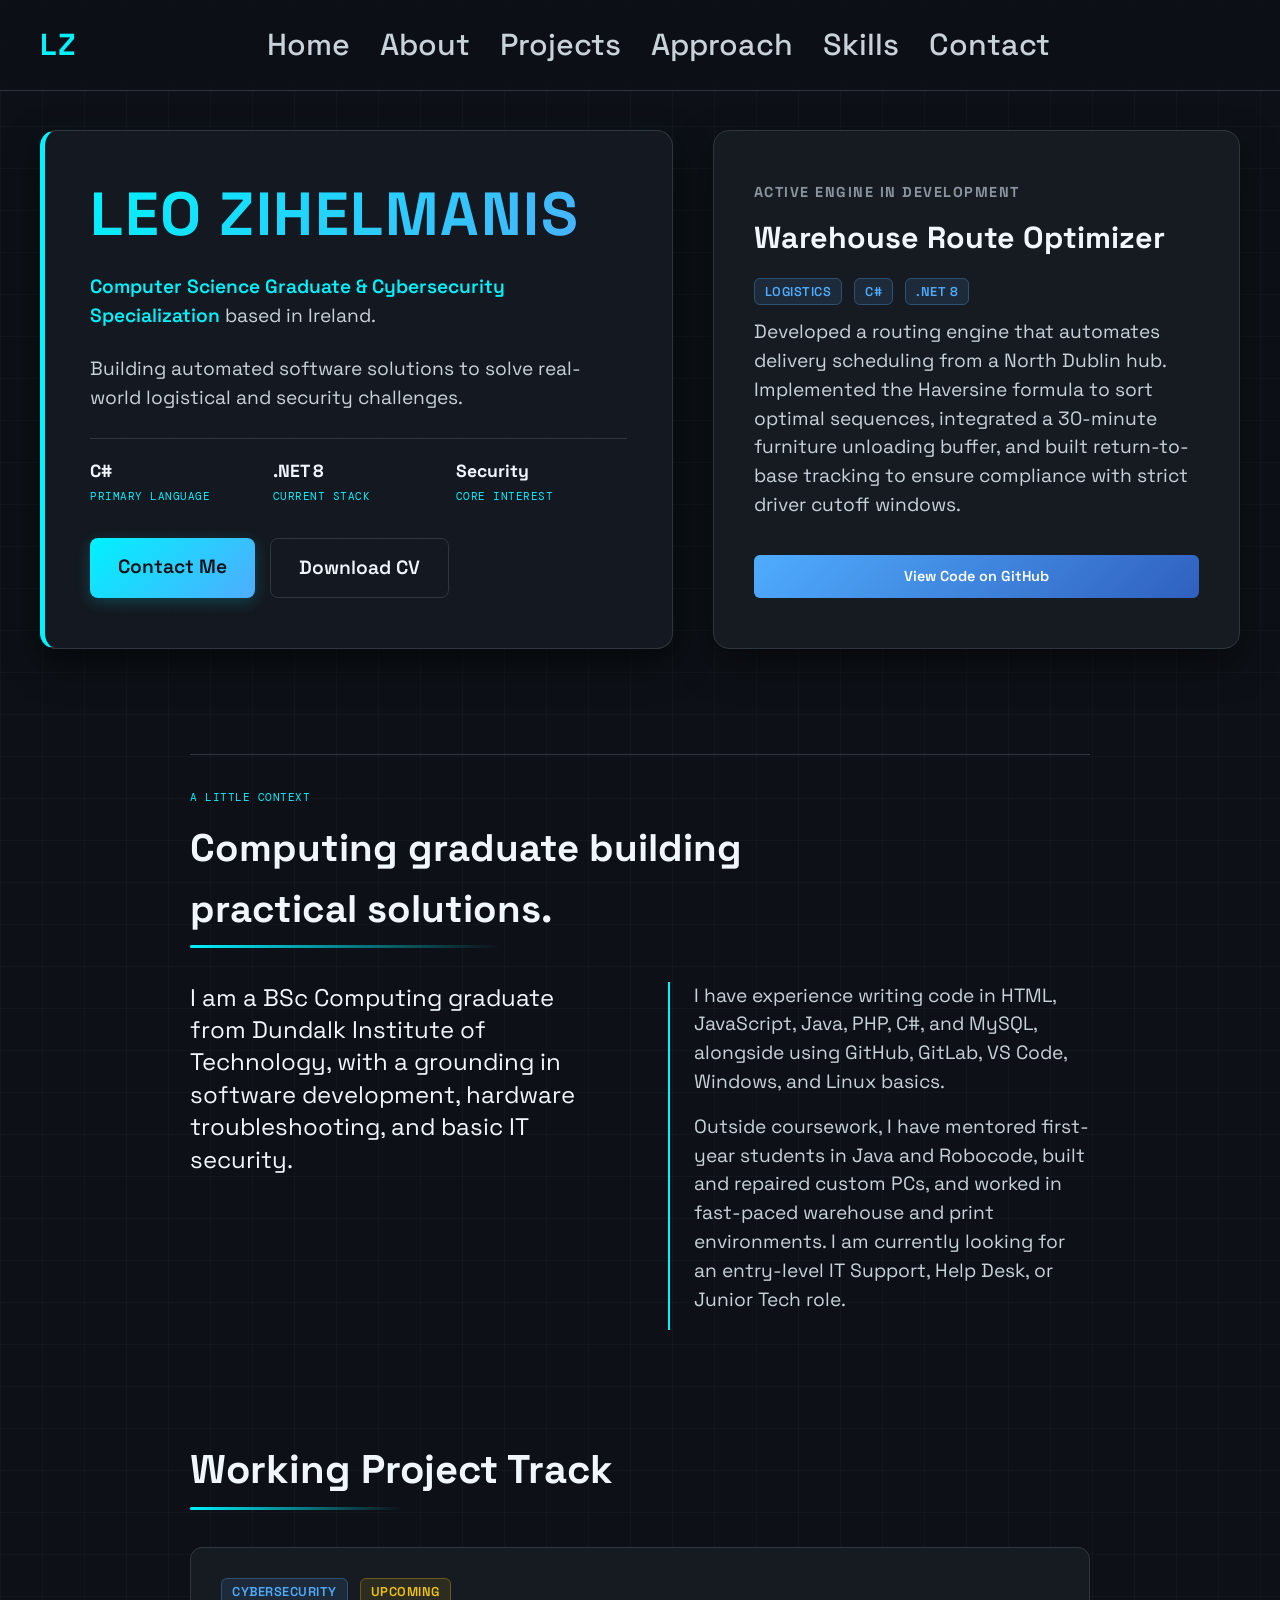
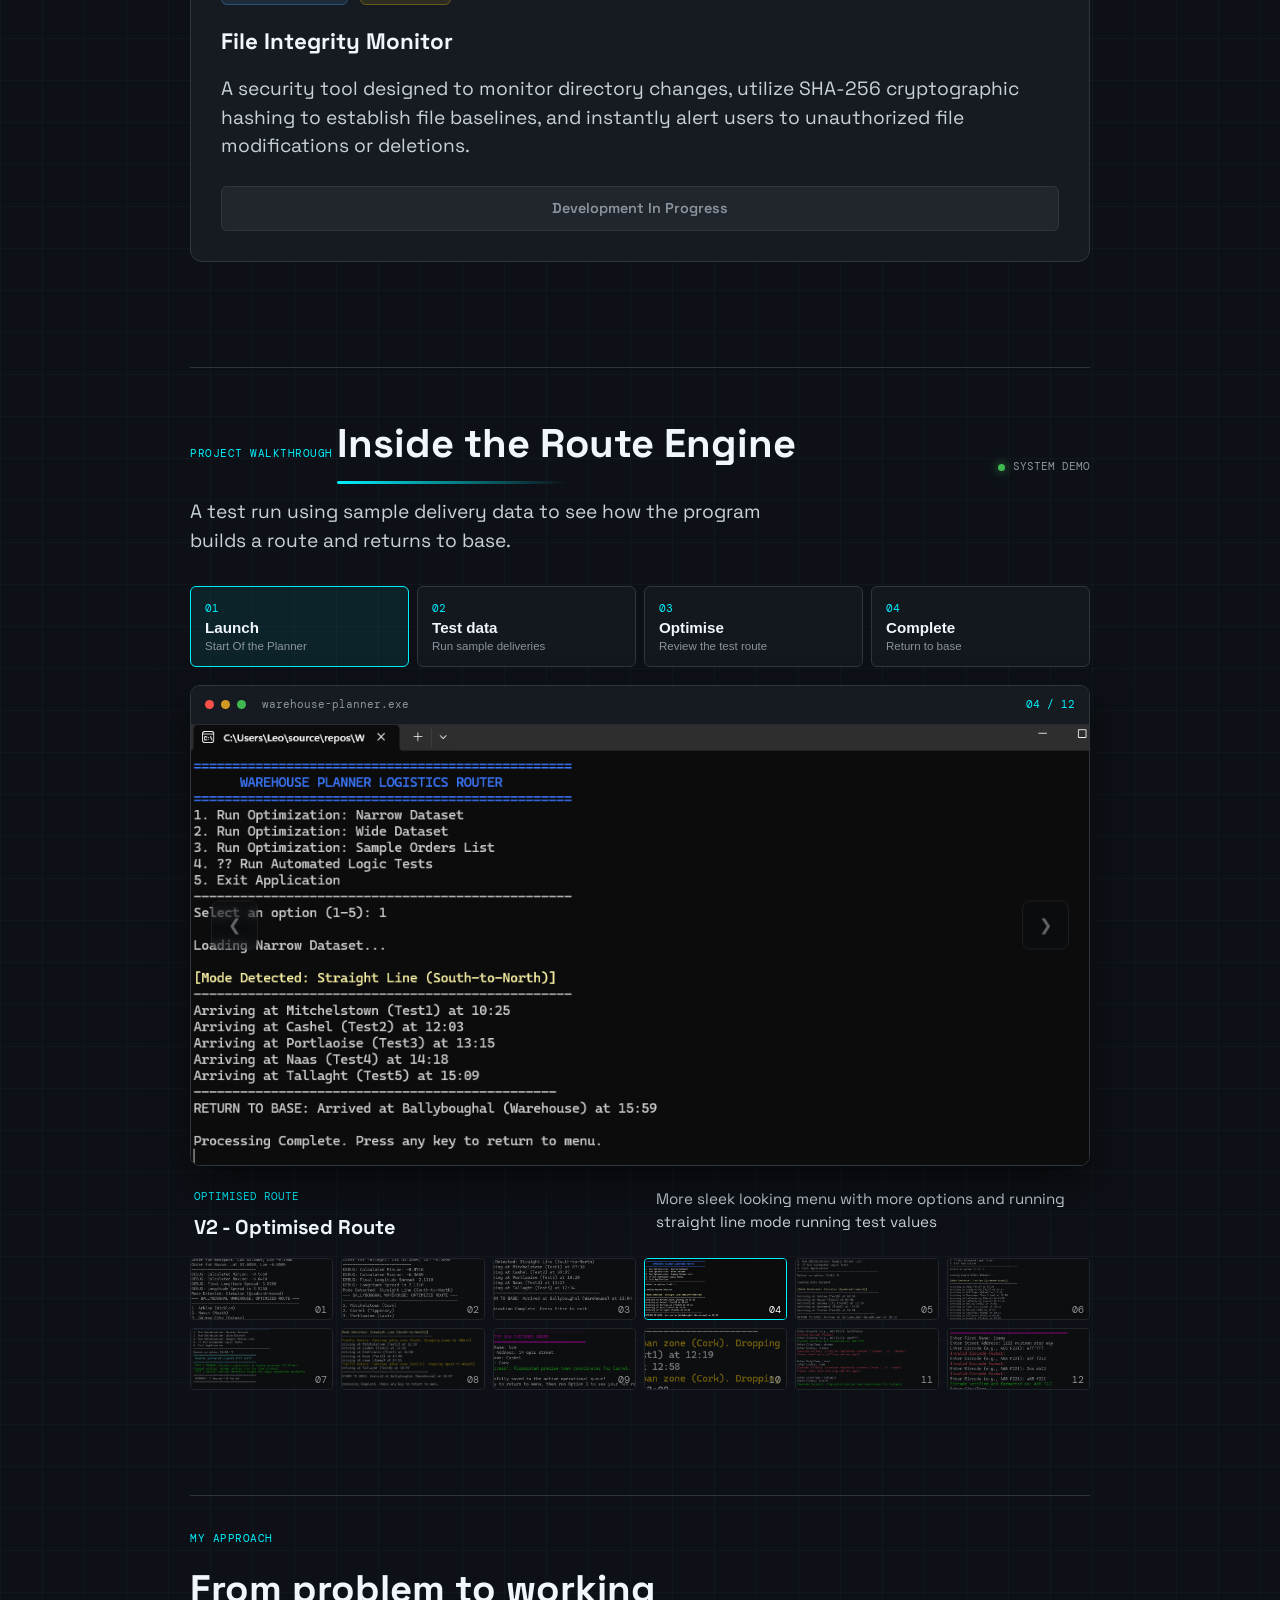
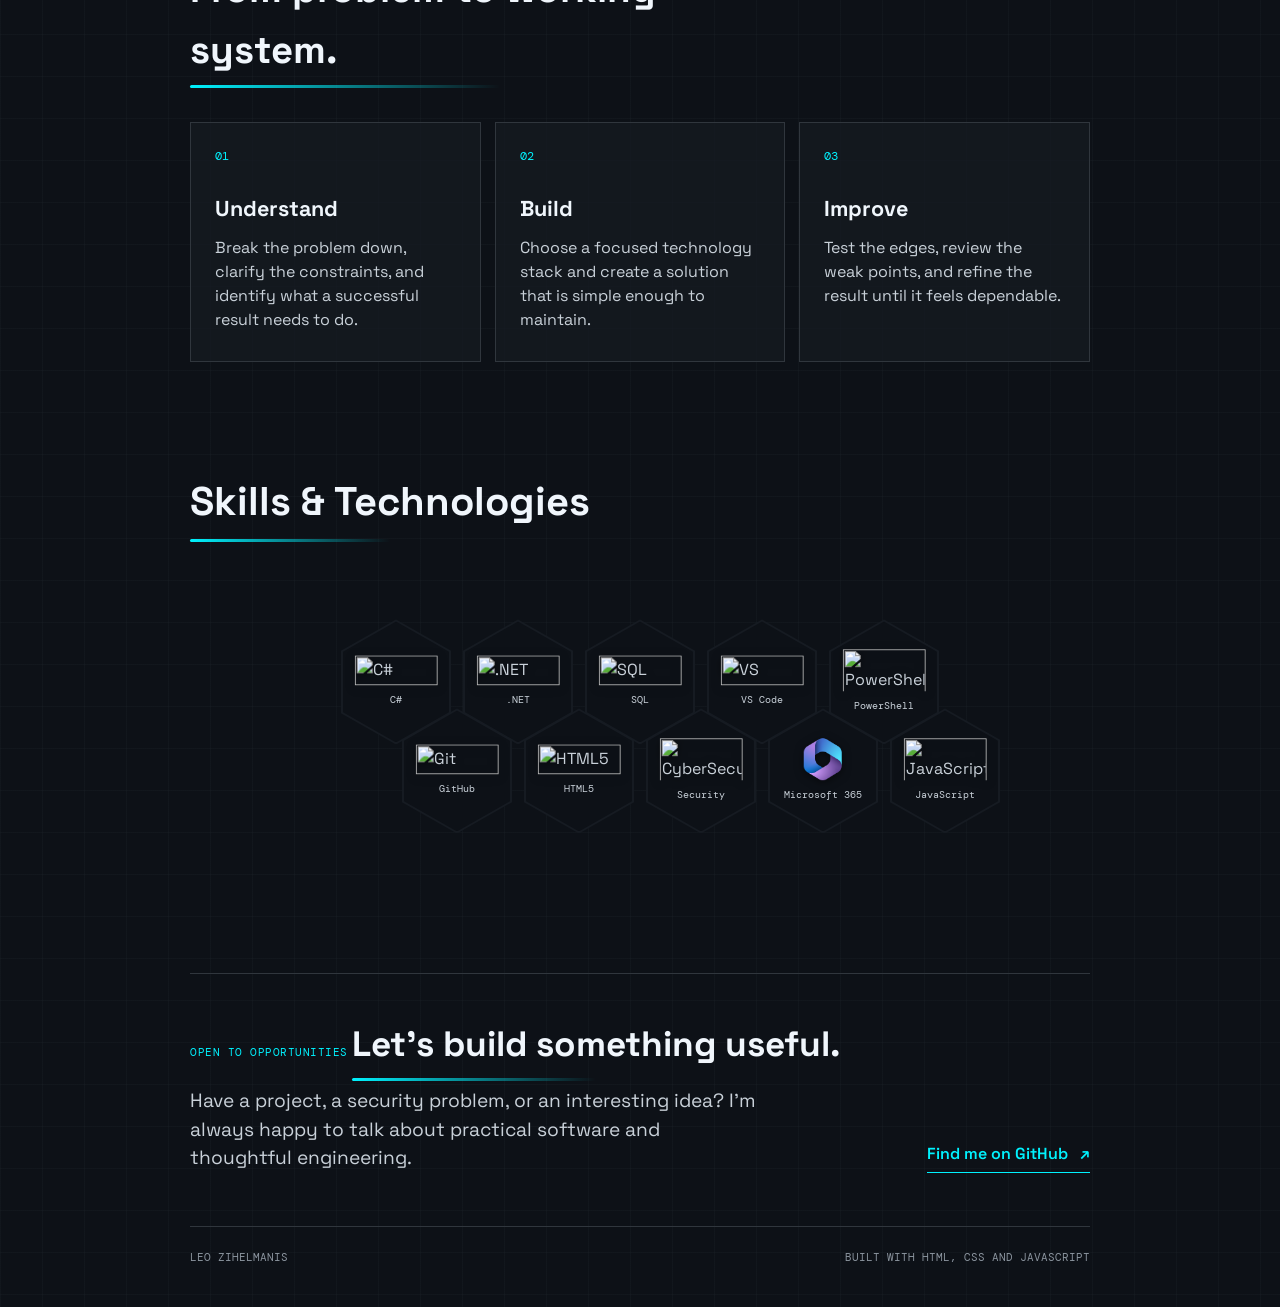
==== commit 8aaefa1d: "Massive overhaul for the image carousel, presented as a demo, 4 stages. Has all the images layed out" ====
--- a/index.html
+++ b/index.html
@@ -37,21 +37,48 @@
           "Screenshot 2026-06-04 203615.png",
         ];
 
+        const imageDetails = [
+          ['COORDINATES', 'Warehouse Planner coordinates check', 'The command-line screen showing the longitude and latitude values, checking for mode used and optimized route'],
+          ['COORDINATES PART 2', 'Warehouse Planner coordinates check', 'The command-line screen showing the longitude and latitude values, checking for mode used and optimized route'],
+          ['FIRST VERSION', 'First command menu', 'Command line screen which shows the V1 of delivery with time'],
+          ['OPTIMISED ROUTE', 'V2 - Optimised Route', 'More sleek looking menu with more options and running straight line mode running test values'],
+          ['OPTIMISED ROUTE PART 2', 'V2 - Optimised Route', 'More sleek looking menu with more options and running Circular based mode running test values'],
+          ['OPTIMISED ROUTE PART 3', 'V2 - Optimised Route', 'More sleek looking menu with more options and running Quandrant based mode running test values'],
+          ['DEBUG COORD', 'Coordinate inspection', 'Raw coordinates and calculated longitude values help verify the optimisation logic.'],
+          ['DEBUG SPEED', 'Route mode speed detection', 'The debug output shows how the application changes the speed of the route and calculates time'],
+          ['PROCESS', 'Adding customer order', 'The owner can add a new customer order to the system, and it shows succesful location confirmation'],
+          ['DEBUG SPEED 2', 'Route mode speed detection', 'The debug output shows how the application changes the speed of the route and calculates time'],
+          ['DEBUG EIRCODE', 'Checking customer eircode', 'The system makes sure the eircode is valid and displays the correct error for each mistake'],
+          ['DEBUG EIRCODE 2', 'Checking customer eircode', 'The system makes sure the eircode is valid'],
+        ];
+
         const carouselContainer = document.getElementById('dynamic-carousel');
         const counterElement = document.getElementById('carousel-counter');
         if (carouselContainer && counterElement) {
           imageNames.forEach((name, index) => {
             const img = document.createElement('img');
             img.src = `images/${name}`;
-            img.alt = `Warehouse Planner Screenshot ${index + 1}`;
-            if (index === 0) img.classList.add('active');
+            img.alt = imageDetails[index][1];
+            if (index === 3) img.classList.add('active');
             carouselContainer.appendChild(img);
+
+            const thumbnail = document.createElement('button');
+            thumbnail.className = `showcase-thumbnail${index === 3 ? ' active' : ''}`;
+            thumbnail.dataset.slide = index;
+            thumbnail.setAttribute('aria-label', `View ${imageDetails[index][1]}`);
+            thumbnail.innerHTML = `<img src="images/${name}" alt=""><span>${String(index + 1).padStart(2, '0')}</span>`;
+            document.getElementById('showcase-thumbnails').appendChild(thumbnail);
           });
 
-          let currentSlideIndex = 0;
+          let currentSlideIndex = 3;
 
           function updateCounter() {
-            counterElement.textContent = `${currentSlideIndex + 1} / ${imageNames.length}`;
+            counterElement.textContent = `${String(currentSlideIndex + 1).padStart(2, '0')} / ${String(imageNames.length).padStart(2, '0')}`;
+            document.getElementById('showcase-label').textContent = imageDetails[currentSlideIndex][0];
+            document.getElementById('showcase-title').textContent = imageDetails[currentSlideIndex][1];
+            document.getElementById('showcase-description').textContent = imageDetails[currentSlideIndex][2];
+            document.querySelectorAll('.showcase-thumbnail').forEach((thumbnail, index) => thumbnail.classList.toggle('active', index === currentSlideIndex));
+            document.querySelectorAll('.stage-button').forEach((button) => button.classList.toggle('active', Number(button.dataset.slide) === currentSlideIndex));
           }
 
           window.moveSlide = function (direction) {
@@ -71,6 +98,24 @@
             updateCounter();
           };
 
+          document.querySelectorAll('.showcase-thumbnail, .stage-button').forEach((button) => {
+            button.addEventListener('click', () => {
+              currentSlideIndex = Number(button.dataset.slide);
+              document.querySelectorAll('.carousel-slide img').forEach((slide, index) => slide.classList.toggle('active', index === currentSlideIndex));
+              updateCounter();
+            });
+          });
+
+          const lightbox = document.getElementById('lightbox');
+          const lightboxImage = document.getElementById('lightbox-image');
+          document.getElementById('showcase-image-button').addEventListener('click', () => {
+            lightboxImage.src = `images/${imageNames[currentSlideIndex]}`;
+            lightboxImage.alt = imageDetails[currentSlideIndex][1];
+            lightbox.hidden = false;
+          });
+          document.getElementById('lightbox-close').addEventListener('click', () => lightbox.hidden = true);
+          lightbox.addEventListener('click', (event) => { if (event.target === lightbox) lightbox.hidden = true; });
+
           updateCounter();
         }
       });
--- a/styles/style.css
+++ b/styles/style.css
@@ -522,6 +522,252 @@
     backdrop-filter: blur(4px);
 }
 
+.route-showcase {
+    margin-top: 105px;
+    padding-top: 34px;
+    border-top: 1px solid var(--border-color);
+}
+
+.showcase-heading {
+    display: flex;
+    align-items: end;
+    justify-content: space-between;
+    gap: 20px;
+}
+
+.showcase-heading h2 {
+    margin: 10px 0 0;
+}
+
+.showcase-status {
+    display: flex;
+    align-items: center;
+    gap: 8px;
+    color: #8b949e;
+    font-family: 'DM Mono', monospace;
+    font-size: 0.7rem;
+    text-transform: uppercase;
+}
+
+.showcase-status span {
+    width: 7px;
+    height: 7px;
+    border-radius: 50%;
+    background: #3fb950;
+    box-shadow: 0 0 10px rgba(63, 185, 80, 0.8);
+}
+
+.showcase-intro {
+    max-width: 600px;
+    margin: 22px 0 30px !important;
+}
+
+.route-stages {
+    display: grid;
+    grid-template-columns: repeat(4, 1fr);
+    gap: 8px;
+    margin-bottom: 18px;
+}
+
+.stage-button {
+    display: flex;
+    flex-direction: column;
+    align-items: start;
+    gap: 4px;
+    padding: 14px;
+    border: 1px solid var(--border-color);
+    border-radius: 6px;
+    background: rgba(22, 27, 34, 0.65);
+    color: var(--text-main);
+    cursor: pointer;
+    text-align: left;
+    transition: border-color 0.2s ease, background 0.2s ease;
+}
+
+.stage-button span, .showcase-caption > div > span {
+    color: var(--accent-cyan);
+    font-family: 'DM Mono', monospace;
+    font-size: 0.68rem;
+}
+
+.stage-button strong {
+    color: var(--text-bright);
+    font-size: 0.95rem;
+}
+
+.stage-button small {
+    color: #8b949e;
+    font-size: 0.72rem;
+}
+
+.stage-button:hover, .stage-button.active {
+    border-color: var(--accent-cyan);
+    background: rgba(0, 242, 254, 0.08);
+}
+
+.showcase-window {
+    position: relative;
+    overflow: hidden;
+    border: 1px solid var(--border-color);
+    border-radius: 10px;
+    background: #090b0d;
+    box-shadow: 0 18px 40px rgba(0, 0, 0, 0.55);
+}
+
+.terminal-bar {
+    display: flex;
+    align-items: center;
+    gap: 7px;
+    height: 38px;
+    padding: 0 14px;
+    border-bottom: 1px solid #252b33;
+    background: #161b22;
+}
+
+.terminal-bar > span {
+    width: 9px;
+    height: 9px;
+    border-radius: 50%;
+    background: #f85149;
+}
+
+.terminal-bar > span:nth-child(2) { background: #d29922; }
+.terminal-bar > span:nth-child(3) { background: #3fb950; }
+
+.terminal-bar strong {
+    margin-left: 9px;
+    color: #8b949e;
+    font-family: 'DM Mono', monospace;
+    font-size: 0.7rem;
+    font-weight: 400;
+}
+
+.terminal-bar em {
+    margin-left: auto;
+    color: var(--accent-cyan);
+    font-family: 'DM Mono', monospace;
+    font-size: 0.7rem;
+    font-style: normal;
+}
+
+.showcase-image-button {
+    display: block;
+    width: 100%;
+    padding: 0;
+    border: 0;
+    background: #090b0d;
+    cursor: zoom-in;
+}
+
+.showcase-image-button .carousel-slide {
+    min-height: 280px;
+    display: flex;
+    align-items: center;
+    justify-content: center;
+}
+
+.showcase-image-button .carousel-slide img {
+    max-height: 540px;
+    object-fit: contain;
+}
+
+.showcase-window .carousel-btn {
+    opacity: 0.45;
+}
+
+.showcase-window:hover .carousel-btn {
+    opacity: 1;
+}
+
+.showcase-caption {
+    display: flex;
+    justify-content: space-between;
+    gap: 30px;
+    padding: 22px 4px 15px;
+}
+
+.showcase-caption h3 {
+    margin: 6px 0 0;
+    color: var(--text-bright);
+    font-size: 1.25rem;
+}
+
+.showcase-caption p {
+    max-width: 430px;
+    margin: 0 !important;
+    font-size: 0.95rem !important;
+}
+
+.showcase-thumbnails {
+    display: grid;
+    grid-template-columns: repeat(6, 1fr);
+    gap: 8px;
+}
+
+.showcase-thumbnail {
+    position: relative;
+    height: 62px;
+    overflow: hidden;
+    padding: 0;
+    border: 1px solid var(--border-color);
+    border-radius: 4px;
+    background: #090b0d;
+    cursor: pointer;
+    opacity: 0.55;
+    transition: opacity 0.2s ease, border-color 0.2s ease;
+}
+
+.showcase-thumbnail img {
+    width: 100%;
+    height: 100%;
+    object-fit: cover;
+}
+
+.showcase-thumbnail span {
+    position: absolute;
+    right: 5px;
+    bottom: 3px;
+    color: #fff;
+    font-family: 'DM Mono', monospace;
+    font-size: 0.6rem;
+    text-shadow: 0 1px 3px #000;
+}
+
+.showcase-thumbnail:hover, .showcase-thumbnail.active {
+    border-color: var(--accent-cyan);
+    opacity: 1;
+}
+
+.lightbox[hidden] { display: none; }
+
+.lightbox {
+    position: fixed;
+    inset: 0;
+    z-index: 2000;
+    display: flex;
+    align-items: center;
+    justify-content: center;
+    padding: 30px;
+    background: rgba(5, 7, 9, 0.94);
+}
+
+.lightbox img {
+    max-width: 94vw;
+    max-height: 88vh;
+    object-fit: contain;
+}
+
+.lightbox-close {
+    position: absolute;
+    top: 22px;
+    right: 28px;
+    border: 0;
+    background: transparent;
+    color: var(--text-bright);
+    cursor: pointer;
+    font-size: 2rem;
+}
+
 .about-section, .process-section {
     margin-top: 105px;
     padding: 34px 0 18px;
@@ -715,6 +961,22 @@
     .section-heading h2 {
         font-size: 2rem;
     }
+    .showcase-heading, .showcase-caption {
+        align-items: start;
+        flex-direction: column;
+    }
+    .route-stages {
+        grid-template-columns: repeat(2, 1fr);
+    }
+    .showcase-caption {
+        gap: 12px;
+    }
+    .showcase-thumbnails {
+        grid-template-columns: repeat(4, 1fr);
+    }
+    .showcase-thumbnail {
+        height: 54px;
+    }
     .site-footer {
         flex-direction: column;
     }
